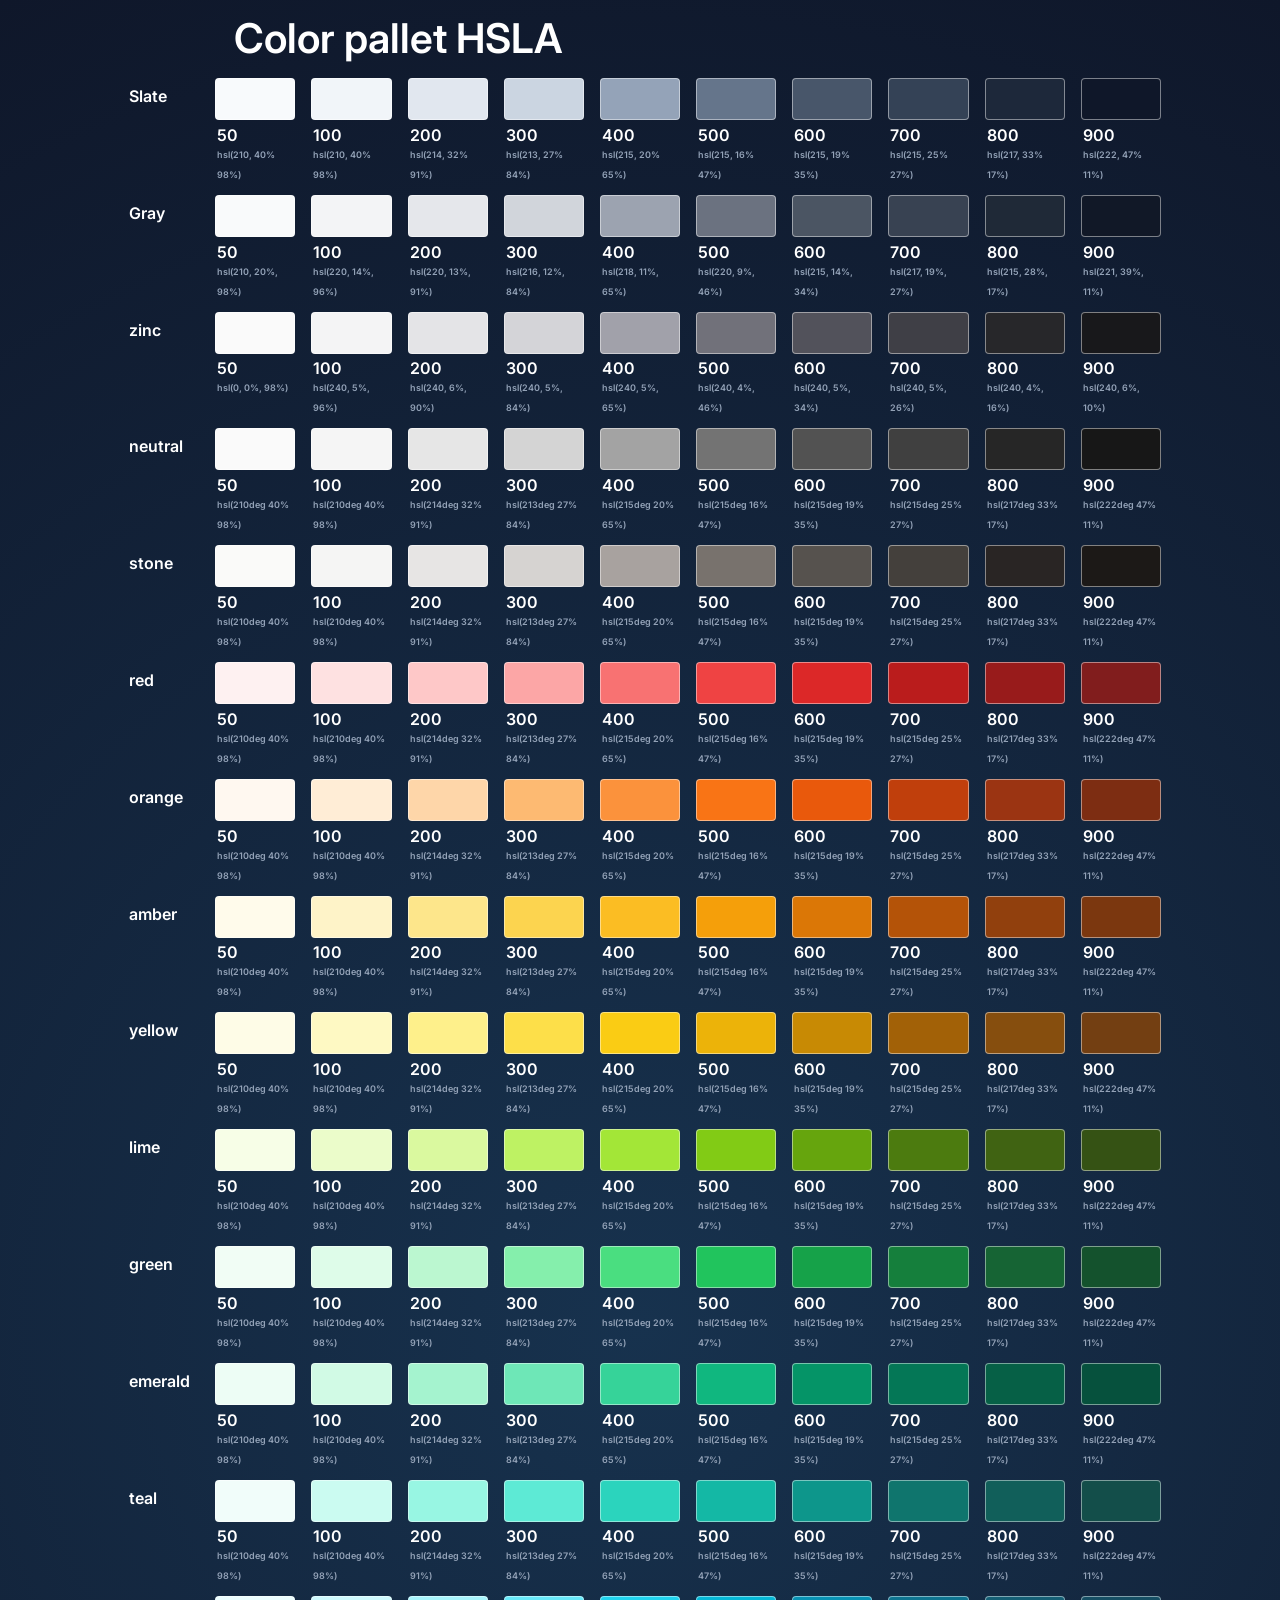
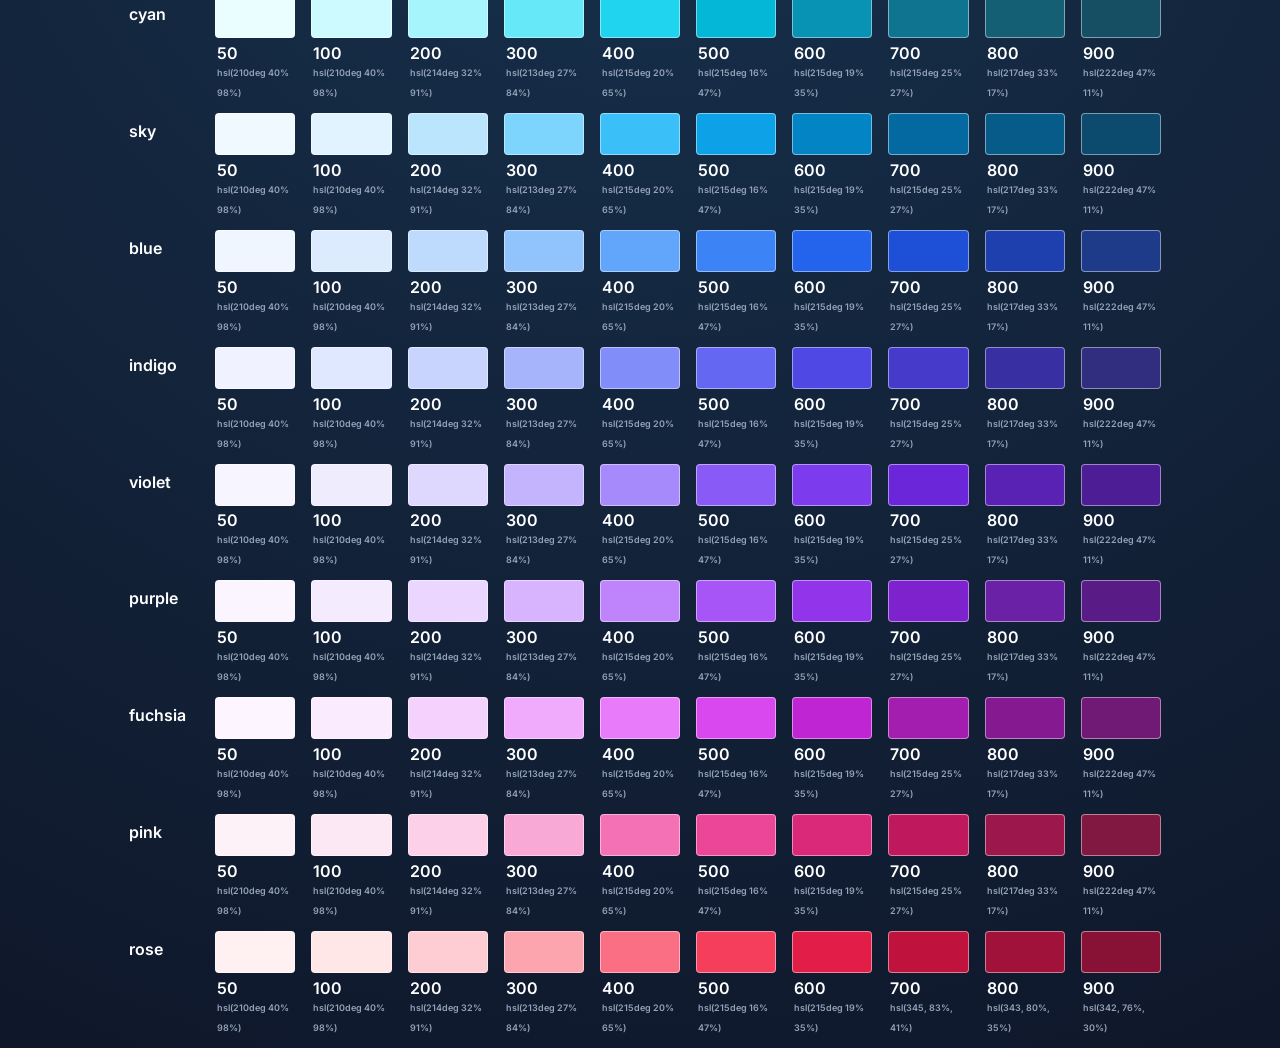
==== Lab/lab 3/index.html @ fdcb22a4 "lab 3" ====
<!DOCTYPE html>
<html lang="en">

<head>
    <meta charset="UTF-8">
    <meta http-equiv="X-UA-Compatible" content="IE=edge">
    <meta name="viewport" content="width=device-width, initial-scale=1.0">
    <title>Color pallet HSLA</title>
    <link rel="stylesheet" href="styles.css">
</head>

<body class="white">


    <main class="container">
        <div class="title">Color pallet HSLA</div>


        <div class="row grid  grid-col-11 gaps  ">
            <section class="grid first ">Slate</section>
            <section>
                <section class="color slate-50"></section>
                <section class="details">
                    <div class="width-100 white">50</div>
                    <div class="width-100 fade small"> hsl(210, 40% 98%)</div>
                </section>
            </section>
            <section>
                <section class="color slate-100"></section>
                <section class="details">
                    <div class="width-100 white">100</div>
                    <div class="width-100 fade small"> hsl(210, 40% 98%)</div>
                </section>
            </section>
            <section>
                <section class="color slate-200"></section>
                <section class="details">
                    <div class="width-100 white">200</div>
                    <div class="width-100 fade small"> hsl(214, 32% 91%)</div>
                </section>
            </section>
            <section>
                <section class="color slate-300"></section>
                <section class="details">
                    <div class="width-100 white">300</div>
                    <div class="width-100 fade small"> hsl(213, 27% 84%)</div>
                </section>
            </section>

            <section>
                <section class="color slate-400"></section>
                <section class="details">
                    <div class="width-100 white">400</div>
                    <div class="width-100 fade small"> hsl(215, 20% 65%)</div>
                </section>
            </section>

            <section>
                <section class="color slate-500"></section>
                <section class="details">
                    <div class="width-100 white">500</div>
                    <div class="width-100 fade small">hsl(215, 16% 47%) </div>
                </section>
            </section>

            <section>
                <section class="color slate-600"></section>
                <section class="details">
                    <div class="width-100 white">600</div>
                    <div class="width-100 fade small"> hsl(215, 19% 35%)</div>
                </section>
            </section>

            <section>
                <section class="color slate-700"></section>
                <section class="details">
                    <div class="width-100 white">700</div>
                    <div class="width-100 fade small">hsl(215, 25% 27%) </div>
                </section>
            </section>

            <section>
                <section class="color slate-800"></section>
                <section class="details">
                    <div class="width-100 white">800</div>
                    <div class="width-100 fade small">hsl(217, 33% 17%) </div>
                </section>
            </section>

            <section>
                <section class="color slate-900"></section>
                <section class="details">
                    <div class="width-100 white">900</div>
                    <div class="width-100 fade small"> hsl(222, 47% 11%)</div>
                </section>
            </section>





        </div>
        <div class="row grid  grid-col-11 gaps  ">
            <section class="grid first ">Gray</section>
            <section>
                <section class="color gray-50"></section>
                <section class="details">
                    <div class="width-100 white">50</div>
                    <div class="width-100 fade small">hsl(210, 20%, 98%)</div>
                </section>
            </section>
            <section>
                <section class="color gray-100"></section>
                <section class="details">
                    <div class="width-100 white">100</div>
                    <div class="width-100 fade small"> hsl(220, 14%, 96%)</div>
                </section>
            </section>
            <section>
                <section class="color gray-200"></section>
                <section class="details">
                    <div class="width-100 white">200</div>
                    <div class="width-100 fade small"> hsl(220, 13%, 91%)</div>
                </section>
            </section>
            <section>
                <section class="color gray-300"></section>
                <section class="details">
                    <div class="width-100 white">300</div>
                    <div class="width-100 fade small"> hsl(216, 12%, 84%)</div>
                </section>
            </section>

            <section>
                <section class="color gray-400"></section>
                <section class="details">
                    <div class="width-100 white">400</div>
                    <div class="width-100 fade small"> hsl(218, 11%, 65%)</div>
                </section>
            </section>

            <section>
                <section class="color gray-500"></section>
                <section class="details">
                    <div class="width-100 white">500</div>
                    <div class="width-100 fade small">hsl(220, 9%, 46%) </div>
                </section>
            </section>

            <section>
                <section class="color gray-600"></section>
                <section class="details">
                    <div class="width-100 white">600</div>
                    <div class="width-100 fade small"> hsl(215, 14%, 34%)</div>
                </section>
            </section>

            <section>
                <section class="color gray-700"></section>
                <section class="details">
                    <div class="width-100 white">700</div>
                    <div class="width-100 fade small">hsl(217, 19%, 27%) </div>
                </section>
            </section>

            <section>
                <section class="color gray-800"></section>
                <section class="details">
                    <div class="width-100 white">800</div>
                    <div class="width-100 fade small">hsl(215, 28%, 17%) </div>
                </section>
            </section>

            <section>
                <section class="color gray-900"></section>
                <section class="details">
                    <div class="width-100 white">900</div>
                    <div class="width-100 fade small"> hsl(221, 39%, 11%)</div>
                </section>
            </section>





        </div>
        <div class="row grid  grid-col-11 gaps  ">
            <section class="grid first ">zinc</section>
            <section>
                <section class="color zinc-50"></section>
                <section class="details">
                    <div class="width-100 white">50</div>
                    <div class="width-100 fade small">hsl(0, 0%, 98%)</div>
                </section>
            </section>
            <section>
                <section class="color zinc-100"></section>
                <section class="details">
                    <div class="width-100 white">100</div>
                    <div class="width-100 fade small"> hsl(240, 5%, 96%)</div>
                </section>
            </section>
            <section>
                <section class="color zinc-200"></section>
                <section class="details">
                    <div class="width-100 white">200</div>
                    <div class="width-100 fade small"> hsl(240, 6%, 90%)</div>
                </section>
            </section>
            <section>
                <section class="color zinc-300"></section>
                <section class="details">
                    <div class="width-100 white">300</div>
                    <div class="width-100 fade small"> hsl(240, 5%, 84%)</div>
                </section>
            </section>

            <section>
                <section class="color zinc-400"></section>
                <section class="details">
                    <div class="width-100 white">400</div>
                    <div class="width-100 fade small">hsl(240, 5%, 65%)</div>
                </section>
            </section>

            <section>
                <section class="color zinc-500"></section>
                <section class="details">
                    <div class="width-100 white">500</div>
                    <div class="width-100 fade small">hsl(240, 4%, 46%) </div>
                </section>
            </section>

            <section>
                <section class="color zinc-600"></section>
                <section class="details">
                    <div class="width-100 white">600</div>
                    <div class="width-100 fade small"> hsl(240, 5%, 34%)</div>
                </section>
            </section>

            <section>
                <section class="color zinc-700"></section>
                <section class="details">
                    <div class="width-100 white">700</div>
                    <div class="width-100 fade small">hsl(240, 5%, 26%)</div>
                </section>
            </section>

            <section>
                <section class="color zinc-800"></section>
                <section class="details">
                    <div class="width-100 white">800</div>
                    <div class="width-100 fade small">hsl(240, 4%, 16%)</div>
                </section>
            </section>

            <section>
                <section class="color zinc-900"></section>
                <section class="details">
                    <div class="width-100 white">900</div>
                    <div class="width-100 fade small"> hsl(240, 6%, 10%)</div>
                </section>
            </section>





        </div>
        <!-- here -->
        <div class="row grid  grid-col-11 gaps  ">
            <section class="grid first ">neutral</section>
            <section>
                <section class="color neutral-50"></section>
                <section class="details">
                    <div class="width-100 white">50</div>
                    <div class="width-100 fade small"> hsl(210deg 40% 98%)</div>
                </section>
            </section>
            <section>
                <section class="color neutral-100"></section>
                <section class="details">
                    <div class="width-100 white">100</div>
                    <div class="width-100 fade small"> hsl(210deg 40% 98%)</div>
                </section>
            </section>
            <section>
                <section class="color neutral-200"></section>
                <section class="details">
                    <div class="width-100 white">200</div>
                    <div class="width-100 fade small"> hsl(214deg 32% 91%)</div>
                </section>
            </section>
            <section>
                <section class="color neutral-300"></section>
                <section class="details">
                    <div class="width-100 white">300</div>
                    <div class="width-100 fade small"> hsl(213deg 27% 84%)</div>
                </section>
            </section>

            <section>
                <section class="color neutral-400"></section>
                <section class="details">
                    <div class="width-100 white">400</div>
                    <div class="width-100 fade small"> hsl(215deg 20% 65%)</div>
                </section>
            </section>

            <section>
                <section class="color neutral-500"></section>
                <section class="details">
                    <div class="width-100 white">500</div>
                    <div class="width-100 fade small">hsl(215deg 16% 47%) </div>
                </section>
            </section>

            <section>
                <section class="color neutral-600"></section>
                <section class="details">
                    <div class="width-100 white">600</div>
                    <div class="width-100 fade small"> hsl(215deg 19% 35%)</div>
                </section>
            </section>

            <section>
                <section class="color neutral-700"></section>
                <section class="details">
                    <div class="width-100 white">700</div>
                    <div class="width-100 fade small">hsl(215deg 25% 27%) </div>
                </section>
            </section>

            <section>
                <section class="color neutral-800"></section>
                <section class="details">
                    <div class="width-100 white">800</div>
                    <div class="width-100 fade small">hsl(217deg 33% 17%) </div>
                </section>
            </section>

            <section>
                <section class="color neutral-900"></section>
                <section class="details">
                    <div class="width-100 white">900</div>
                    <div class="width-100 fade small"> hsl(222deg 47% 11%)</div>
                </section>
            </section>





        </div>
        <div class="row grid  grid-col-11 gaps  ">
            <section class="grid first ">stone</section>
            <section>
                <section class="color stone-50"></section>
                <section class="details">
                    <div class="width-100 white">50</div>
                    <div class="width-100 fade small"> hsl(210deg 40% 98%)</div>
                </section>
            </section>
            <section>
                <section class="color stone-100"></section>
                <section class="details">
                    <div class="width-100 white">100</div>
                    <div class="width-100 fade small"> hsl(210deg 40% 98%)</div>
                </section>
            </section>
            <section>
                <section class="color stone-200"></section>
                <section class="details">
                    <div class="width-100 white">200</div>
                    <div class="width-100 fade small"> hsl(214deg 32% 91%)</div>
                </section>
            </section>
            <section>
                <section class="color stone-300"></section>
                <section class="details">
                    <div class="width-100 white">300</div>
                    <div class="width-100 fade small"> hsl(213deg 27% 84%)</div>
                </section>
            </section>

            <section>
                <section class="color stone-400"></section>
                <section class="details">
                    <div class="width-100 white">400</div>
                    <div class="width-100 fade small"> hsl(215deg 20% 65%)</div>
                </section>
            </section>

            <section>
                <section class="color stone-500"></section>
                <section class="details">
                    <div class="width-100 white">500</div>
                    <div class="width-100 fade small">hsl(215deg 16% 47%) </div>
                </section>
            </section>

            <section>
                <section class="color stone-600"></section>
                <section class="details">
                    <div class="width-100 white">600</div>
                    <div class="width-100 fade small"> hsl(215deg 19% 35%)</div>
                </section>
            </section>

            <section>
                <section class="color stone-700"></section>
                <section class="details">
                    <div class="width-100 white">700</div>
                    <div class="width-100 fade small">hsl(215deg 25% 27%) </div>
                </section>
            </section>

            <section>
                <section class="color stone-800"></section>
                <section class="details">
                    <div class="width-100 white">800</div>
                    <div class="width-100 fade small">hsl(217deg 33% 17%) </div>
                </section>
            </section>

            <section>
                <section class="color stone-900"></section>
                <section class="details">
                    <div class="width-100 white">900</div>
                    <div class="width-100 fade small"> hsl(222deg 47% 11%)</div>
                </section>
            </section>





        </div>
        <div class="row grid  grid-col-11 gaps  ">
            <section class="grid first ">red</section>
            <section>
                <section class="color red-50"></section>
                <section class="details">
                    <div class="width-100 white">50</div>
                    <div class="width-100 fade small"> hsl(210deg 40% 98%)</div>
                </section>
            </section>
            <section>
                <section class="color red-100"></section>
                <section class="details">
                    <div class="width-100 white">100</div>
                    <div class="width-100 fade small"> hsl(210deg 40% 98%)</div>
                </section>
            </section>
            <section>
                <section class="color red-200"></section>
                <section class="details">
                    <div class="width-100 white">200</div>
                    <div class="width-100 fade small"> hsl(214deg 32% 91%)</div>
                </section>
            </section>
            <section>
                <section class="color red-300"></section>
                <section class="details">
                    <div class="width-100 white">300</div>
                    <div class="width-100 fade small"> hsl(213deg 27% 84%)</div>
                </section>
            </section>

            <section>
                <section class="color red-400"></section>
                <section class="details">
                    <div class="width-100 white">400</div>
                    <div class="width-100 fade small"> hsl(215deg 20% 65%)</div>
                </section>
            </section>

            <section>
                <section class="color red-500"></section>
                <section class="details">
                    <div class="width-100 white">500</div>
                    <div class="width-100 fade small">hsl(215deg 16% 47%) </div>
                </section>
            </section>

            <section>
                <section class="color red-600"></section>
                <section class="details">
                    <div class="width-100 white">600</div>
                    <div class="width-100 fade small"> hsl(215deg 19% 35%)</div>
                </section>
            </section>

            <section>
                <section class="color red-700"></section>
                <section class="details">
                    <div class="width-100 white">700</div>
                    <div class="width-100 fade small">hsl(215deg 25% 27%) </div>
                </section>
            </section>

            <section>
                <section class="color red-800"></section>
                <section class="details">
                    <div class="width-100 white">800</div>
                    <div class="width-100 fade small">hsl(217deg 33% 17%) </div>
                </section>
            </section>

            <section>
                <section class="color red-900"></section>
                <section class="details">
                    <div class="width-100 white">900</div>
                    <div class="width-100 fade small"> hsl(222deg 47% 11%)</div>
                </section>
            </section>





        </div>
        <div class="row grid  grid-col-11 gaps  ">
            <section class="grid first ">orange</section>
            <section>
                <section class="color orange-50"></section>
                <section class="details">
                    <div class="width-100 white">50</div>
                    <div class="width-100 fade small"> hsl(210deg 40% 98%)</div>
                </section>
            </section>
            <section>
                <section class="color orange-100"></section>
                <section class="details">
                    <div class="width-100 white">100</div>
                    <div class="width-100 fade small"> hsl(210deg 40% 98%)</div>
                </section>
            </section>
            <section>
                <section class="color orange-200"></section>
                <section class="details">
                    <div class="width-100 white">200</div>
                    <div class="width-100 fade small"> hsl(214deg 32% 91%)</div>
                </section>
            </section>
            <section>
                <section class="color orange-300"></section>
                <section class="details">
                    <div class="width-100 white">300</div>
                    <div class="width-100 fade small"> hsl(213deg 27% 84%)</div>
                </section>
            </section>

            <section>
                <section class="color orange-400"></section>
                <section class="details">
                    <div class="width-100 white">400</div>
                    <div class="width-100 fade small"> hsl(215deg 20% 65%)</div>
                </section>
            </section>

            <section>
                <section class="color orange-500"></section>
                <section class="details">
                    <div class="width-100 white">500</div>
                    <div class="width-100 fade small">hsl(215deg 16% 47%) </div>
                </section>
            </section>

            <section>
                <section class="color orange-600"></section>
                <section class="details">
                    <div class="width-100 white">600</div>
                    <div class="width-100 fade small"> hsl(215deg 19% 35%)</div>
                </section>
            </section>

            <section>
                <section class="color orange-700"></section>
                <section class="details">
                    <div class="width-100 white">700</div>
                    <div class="width-100 fade small">hsl(215deg 25% 27%) </div>
                </section>
            </section>

            <section>
                <section class="color orange-800"></section>
                <section class="details">
                    <div class="width-100 white">800</div>
                    <div class="width-100 fade small">hsl(217deg 33% 17%) </div>
                </section>
            </section>

            <section>
                <section class="color orange-900"></section>
                <section class="details">
                    <div class="width-100 white">900</div>
                    <div class="width-100 fade small"> hsl(222deg 47% 11%)</div>
                </section>
            </section>





        </div>
        <div class="row grid  grid-col-11 gaps  ">
            <section class="grid first ">amber</section>
            <section>
                <section class="color amber-50"></section>
                <section class="details">
                    <div class="width-100 white">50</div>
                    <div class="width-100 fade small"> hsl(210deg 40% 98%)</div>
                </section>
            </section>
            <section>
                <section class="color amber-100"></section>
                <section class="details">
                    <div class="width-100 white">100</div>
                    <div class="width-100 fade small"> hsl(210deg 40% 98%)</div>
                </section>
            </section>
            <section>
                <section class="color amber-200"></section>
                <section class="details">
                    <div class="width-100 white">200</div>
                    <div class="width-100 fade small"> hsl(214deg 32% 91%)</div>
                </section>
            </section>
            <section>
                <section class="color amber-300"></section>
                <section class="details">
                    <div class="width-100 white">300</div>
                    <div class="width-100 fade small"> hsl(213deg 27% 84%)</div>
                </section>
            </section>

            <section>
                <section class="color amber-400"></section>
                <section class="details">
                    <div class="width-100 white">400</div>
                    <div class="width-100 fade small"> hsl(215deg 20% 65%)</div>
                </section>
            </section>

            <section>
                <section class="color amber-500"></section>
                <section class="details">
                    <div class="width-100 white">500</div>
                    <div class="width-100 fade small">hsl(215deg 16% 47%) </div>
                </section>
            </section>

            <section>
                <section class="color amber-600"></section>
                <section class="details">
                    <div class="width-100 white">600</div>
                    <div class="width-100 fade small"> hsl(215deg 19% 35%)</div>
                </section>
            </section>

            <section>
                <section class="color amber-700"></section>
                <section class="details">
                    <div class="width-100 white">700</div>
                    <div class="width-100 fade small">hsl(215deg 25% 27%) </div>
                </section>
            </section>

            <section>
                <section class="color amber-800"></section>
                <section class="details">
                    <div class="width-100 white">800</div>
                    <div class="width-100 fade small">hsl(217deg 33% 17%) </div>
                </section>
            </section>

            <section>
                <section class="color amber-900"></section>
                <section class="details">
                    <div class="width-100 white">900</div>
                    <div class="width-100 fade small"> hsl(222deg 47% 11%)</div>
                </section>
            </section>





        </div>
        <div class="row grid  grid-col-11 gaps  ">
            <section class="grid first ">yellow</section>
            <section>
                <section class="color yellow-50"></section>
                <section class="details">
                    <div class="width-100 white">50</div>
                    <div class="width-100 fade small"> hsl(210deg 40% 98%)</div>
                </section>
            </section>
            <section>
                <section class="color yellow-100"></section>
                <section class="details">
                    <div class="width-100 white">100</div>
                    <div class="width-100 fade small"> hsl(210deg 40% 98%)</div>
                </section>
            </section>
            <section>
                <section class="color yellow-200"></section>
                <section class="details">
                    <div class="width-100 white">200</div>
                    <div class="width-100 fade small"> hsl(214deg 32% 91%)</div>
                </section>
            </section>
            <section>
                <section class="color yellow-300"></section>
                <section class="details">
                    <div class="width-100 white">300</div>
                    <div class="width-100 fade small"> hsl(213deg 27% 84%)</div>
                </section>
            </section>

            <section>
                <section class="color yellow-400"></section>
                <section class="details">
                    <div class="width-100 white">400</div>
                    <div class="width-100 fade small"> hsl(215deg 20% 65%)</div>
                </section>
            </section>

            <section>
                <section class="color yellow-500"></section>
                <section class="details">
                    <div class="width-100 white">500</div>
                    <div class="width-100 fade small">hsl(215deg 16% 47%) </div>
                </section>
            </section>

            <section>
                <section class="color yellow-600"></section>
                <section class="details">
                    <div class="width-100 white">600</div>
                    <div class="width-100 fade small"> hsl(215deg 19% 35%)</div>
                </section>
            </section>

            <section>
                <section class="color yellow-700"></section>
                <section class="details">
                    <div class="width-100 white">700</div>
                    <div class="width-100 fade small">hsl(215deg 25% 27%) </div>
                </section>
            </section>

            <section>
                <section class="color yellow-800"></section>
                <section class="details">
                    <div class="width-100 white">800</div>
                    <div class="width-100 fade small">hsl(217deg 33% 17%) </div>
                </section>
            </section>

            <section>
                <section class="color yellow-900"></section>
                <section class="details">
                    <div class="width-100 white">900</div>
                    <div class="width-100 fade small"> hsl(222deg 47% 11%)</div>
                </section>
            </section>





        </div>
        <div class="row grid  grid-col-11 gaps  ">
            <section class="grid first ">lime</section>
            <section>
                <section class="color lime-50"></section>
                <section class="details">
                    <div class="width-100 white">50</div>
                    <div class="width-100 fade small"> hsl(210deg 40% 98%)</div>
                </section>
            </section>
            <section>
                <section class="color lime-100"></section>
                <section class="details">
                    <div class="width-100 white">100</div>
                    <div class="width-100 fade small"> hsl(210deg 40% 98%)</div>
                </section>
            </section>
            <section>
                <section class="color lime-200"></section>
                <section class="details">
                    <div class="width-100 white">200</div>
                    <div class="width-100 fade small"> hsl(214deg 32% 91%)</div>
                </section>
            </section>
            <section>
                <section class="color lime-300"></section>
                <section class="details">
                    <div class="width-100 white">300</div>
                    <div class="width-100 fade small"> hsl(213deg 27% 84%)</div>
                </section>
            </section>

            <section>
                <section class="color lime-400"></section>
                <section class="details">
                    <div class="width-100 white">400</div>
                    <div class="width-100 fade small"> hsl(215deg 20% 65%)</div>
                </section>
            </section>

            <section>
                <section class="color lime-500"></section>
                <section class="details">
                    <div class="width-100 white">500</div>
                    <div class="width-100 fade small">hsl(215deg 16% 47%) </div>
                </section>
            </section>

            <section>
                <section class="color lime-600"></section>
                <section class="details">
                    <div class="width-100 white">600</div>
                    <div class="width-100 fade small"> hsl(215deg 19% 35%)</div>
                </section>
            </section>

            <section>
                <section class="color lime-700"></section>
                <section class="details">
                    <div class="width-100 white">700</div>
                    <div class="width-100 fade small">hsl(215deg 25% 27%) </div>
                </section>
            </section>

            <section>
                <section class="color lime-800"></section>
                <section class="details">
                    <div class="width-100 white">800</div>
                    <div class="width-100 fade small">hsl(217deg 33% 17%) </div>
                </section>
            </section>

            <section>
                <section class="color lime-900"></section>
                <section class="details">
                    <div class="width-100 white">900</div>
                    <div class="width-100 fade small"> hsl(222deg 47% 11%)</div>
                </section>
            </section>





        </div>
        <div class="row grid  grid-col-11 gaps  ">
            <section class="grid first ">green</section>
            <section>
                <section class="color green-50"></section>
                <section class="details">
                    <div class="width-100 white">50</div>
                    <div class="width-100 fade small"> hsl(210deg 40% 98%)</div>
                </section>
            </section>
            <section>
                <section class="color green-100"></section>
                <section class="details">
                    <div class="width-100 white">100</div>
                    <div class="width-100 fade small"> hsl(210deg 40% 98%)</div>
                </section>
            </section>
            <section>
                <section class="color green-200"></section>
                <section class="details">
                    <div class="width-100 white">200</div>
                    <div class="width-100 fade small"> hsl(214deg 32% 91%)</div>
                </section>
            </section>
            <section>
                <section class="color green-300"></section>
                <section class="details">
                    <div class="width-100 white">300</div>
                    <div class="width-100 fade small"> hsl(213deg 27% 84%)</div>
                </section>
            </section>

            <section>
                <section class="color green-400"></section>
                <section class="details">
                    <div class="width-100 white">400</div>
                    <div class="width-100 fade small"> hsl(215deg 20% 65%)</div>
                </section>
            </section>

            <section>
                <section class="color green-500"></section>
                <section class="details">
                    <div class="width-100 white">500</div>
                    <div class="width-100 fade small">hsl(215deg 16% 47%) </div>
                </section>
            </section>

            <section>
                <section class="color green-600"></section>
                <section class="details">
                    <div class="width-100 white">600</div>
                    <div class="width-100 fade small"> hsl(215deg 19% 35%)</div>
                </section>
            </section>

            <section>
                <section class="color green-700"></section>
                <section class="details">
                    <div class="width-100 white">700</div>
                    <div class="width-100 fade small">hsl(215deg 25% 27%) </div>
                </section>
            </section>

            <section>
                <section class="color green-800"></section>
                <section class="details">
                    <div class="width-100 white">800</div>
                    <div class="width-100 fade small">hsl(217deg 33% 17%) </div>
                </section>
            </section>

            <section>
                <section class="color green-900"></section>
                <section class="details">
                    <div class="width-100 white">900</div>
                    <div class="width-100 fade small"> hsl(222deg 47% 11%)</div>
                </section>
            </section>





        </div>
        <div class="row grid  grid-col-11 gaps  ">
            <section class="grid first ">emerald</section>
            <section>
                <section class="color emerald-50"></section>
                <section class="details">
                    <div class="width-100 white">50</div>
                    <div class="width-100 fade small"> hsl(210deg 40% 98%)</div>
                </section>
            </section>
            <section>
                <section class="color emerald-100"></section>
                <section class="details">
                    <div class="width-100 white">100</div>
                    <div class="width-100 fade small"> hsl(210deg 40% 98%)</div>
                </section>
            </section>
            <section>
                <section class="color emerald-200"></section>
                <section class="details">
                    <div class="width-100 white">200</div>
                    <div class="width-100 fade small"> hsl(214deg 32% 91%)</div>
                </section>
            </section>
            <section>
                <section class="color emerald-300"></section>
                <section class="details">
                    <div class="width-100 white">300</div>
                    <div class="width-100 fade small"> hsl(213deg 27% 84%)</div>
                </section>
            </section>

            <section>
                <section class="color emerald-400"></section>
                <section class="details">
                    <div class="width-100 white">400</div>
                    <div class="width-100 fade small"> hsl(215deg 20% 65%)</div>
                </section>
            </section>

            <section>
                <section class="color emerald-500"></section>
                <section class="details">
                    <div class="width-100 white">500</div>
                    <div class="width-100 fade small">hsl(215deg 16% 47%) </div>
                </section>
            </section>

            <section>
                <section class="color emerald-600"></section>
                <section class="details">
                    <div class="width-100 white">600</div>
                    <div class="width-100 fade small"> hsl(215deg 19% 35%)</div>
                </section>
            </section>

            <section>
                <section class="color emerald-700"></section>
                <section class="details">
                    <div class="width-100 white">700</div>
                    <div class="width-100 fade small">hsl(215deg 25% 27%) </div>
                </section>
            </section>

            <section>
                <section class="color emerald-800"></section>
                <section class="details">
                    <div class="width-100 white">800</div>
                    <div class="width-100 fade small">hsl(217deg 33% 17%) </div>
                </section>
            </section>

            <section>
                <section class="color emerald-900"></section>
                <section class="details">
                    <div class="width-100 white">900</div>
                    <div class="width-100 fade small"> hsl(222deg 47% 11%)</div>
                </section>
            </section>





        </div>
        <div class="row grid  grid-col-11 gaps  ">
            <section class="grid first ">teal</section>
            <section>
                <section class="color teal-50"></section>
                <section class="details">
                    <div class="width-100 white">50</div>
                    <div class="width-100 fade small"> hsl(210deg 40% 98%)</div>
                </section>
            </section>
            <section>
                <section class="color teal-100"></section>
                <section class="details">
                    <div class="width-100 white">100</div>
                    <div class="width-100 fade small"> hsl(210deg 40% 98%)</div>
                </section>
            </section>
            <section>
                <section class="color teal-200"></section>
                <section class="details">
                    <div class="width-100 white">200</div>
                    <div class="width-100 fade small"> hsl(214deg 32% 91%)</div>
                </section>
            </section>
            <section>
                <section class="color teal-300"></section>
                <section class="details">
                    <div class="width-100 white">300</div>
                    <div class="width-100 fade small"> hsl(213deg 27% 84%)</div>
                </section>
            </section>

            <section>
                <section class="color teal-400"></section>
                <section class="details">
                    <div class="width-100 white">400</div>
                    <div class="width-100 fade small"> hsl(215deg 20% 65%)</div>
                </section>
            </section>

            <section>
                <section class="color teal-500"></section>
                <section class="details">
                    <div class="width-100 white">500</div>
                    <div class="width-100 fade small">hsl(215deg 16% 47%) </div>
                </section>
            </section>

            <section>
                <section class="color teal-600"></section>
                <section class="details">
                    <div class="width-100 white">600</div>
                    <div class="width-100 fade small"> hsl(215deg 19% 35%)</div>
                </section>
            </section>

            <section>
                <section class="color teal-700"></section>
                <section class="details">
                    <div class="width-100 white">700</div>
                    <div class="width-100 fade small">hsl(215deg 25% 27%) </div>
                </section>
            </section>

            <section>
                <section class="color teal-800"></section>
                <section class="details">
                    <div class="width-100 white">800</div>
                    <div class="width-100 fade small">hsl(217deg 33% 17%) </div>
                </section>
            </section>

            <section>
                <section class="color teal-900"></section>
                <section class="details">
                    <div class="width-100 white">900</div>
                    <div class="width-100 fade small"> hsl(222deg 47% 11%)</div>
                </section>
            </section>





        </div>
        <div class="row grid  grid-col-11 gaps  ">
            <section class="grid first ">cyan</section>
            <section>
                <section class="color cyan-50"></section>
                <section class="details">
                    <div class="width-100 white">50</div>
                    <div class="width-100 fade small"> hsl(210deg 40% 98%)</div>
                </section>
            </section>
            <section>
                <section class="color cyan-100"></section>
                <section class="details">
                    <div class="width-100 white">100</div>
                    <div class="width-100 fade small"> hsl(210deg 40% 98%)</div>
                </section>
            </section>
            <section>
                <section class="color cyan-200"></section>
                <section class="details">
                    <div class="width-100 white">200</div>
                    <div class="width-100 fade small"> hsl(214deg 32% 91%)</div>
                </section>
            </section>
            <section>
                <section class="color cyan-300"></section>
                <section class="details">
                    <div class="width-100 white">300</div>
                    <div class="width-100 fade small"> hsl(213deg 27% 84%)</div>
                </section>
            </section>

            <section>
                <section class="color cyan-400"></section>
                <section class="details">
                    <div class="width-100 white">400</div>
                    <div class="width-100 fade small"> hsl(215deg 20% 65%)</div>
                </section>
            </section>

            <section>
                <section class="color cyan-500"></section>
                <section class="details">
                    <div class="width-100 white">500</div>
                    <div class="width-100 fade small">hsl(215deg 16% 47%) </div>
                </section>
            </section>

            <section>
                <section class="color cyan-600"></section>
                <section class="details">
                    <div class="width-100 white">600</div>
                    <div class="width-100 fade small"> hsl(215deg 19% 35%)</div>
                </section>
            </section>

            <section>
                <section class="color cyan-700"></section>
                <section class="details">
                    <div class="width-100 white">700</div>
                    <div class="width-100 fade small">hsl(215deg 25% 27%) </div>
                </section>
            </section>

            <section>
                <section class="color cyan-800"></section>
                <section class="details">
                    <div class="width-100 white">800</div>
                    <div class="width-100 fade small">hsl(217deg 33% 17%) </div>
                </section>
            </section>

            <section>
                <section class="color cyan-900"></section>
                <section class="details">
                    <div class="width-100 white">900</div>
                    <div class="width-100 fade small"> hsl(222deg 47% 11%)</div>
                </section>
            </section>





        </div>

        <div class="row grid  grid-col-11 gaps  ">
            <section class="grid first ">sky</section>
            <section>
                <section class="color sky-50"></section>
                <section class="details">
                    <div class="width-100 white">50</div>
                    <div class="width-100 fade small"> hsl(210deg 40% 98%)</div>
                </section>
            </section>
            <section>
                <section class="color sky-100"></section>
                <section class="details">
                    <div class="width-100 white">100</div>
                    <div class="width-100 fade small"> hsl(210deg 40% 98%)</div>
                </section>
            </section>
            <section>
                <section class="color sky-200"></section>
                <section class="details">
                    <div class="width-100 white">200</div>
                    <div class="width-100 fade small"> hsl(214deg 32% 91%)</div>
                </section>
            </section>
            <section>
                <section class="color sky-300"></section>
                <section class="details">
                    <div class="width-100 white">300</div>
                    <div class="width-100 fade small"> hsl(213deg 27% 84%)</div>
                </section>
            </section>

            <section>
                <section class="color sky-400"></section>
                <section class="details">
                    <div class="width-100 white">400</div>
                    <div class="width-100 fade small"> hsl(215deg 20% 65%)</div>
                </section>
            </section>

            <section>
                <section class="color sky-500"></section>
                <section class="details">
                    <div class="width-100 white">500</div>
                    <div class="width-100 fade small">hsl(215deg 16% 47%) </div>
                </section>
            </section>

            <section>
                <section class="color sky-600"></section>
                <section class="details">
                    <div class="width-100 white">600</div>
                    <div class="width-100 fade small"> hsl(215deg 19% 35%)</div>
                </section>
            </section>

            <section>
                <section class="color sky-700"></section>
                <section class="details">
                    <div class="width-100 white">700</div>
                    <div class="width-100 fade small">hsl(215deg 25% 27%) </div>
                </section>
            </section>

            <section>
                <section class="color sky-800"></section>
                <section class="details">
                    <div class="width-100 white">800</div>
                    <div class="width-100 fade small">hsl(217deg 33% 17%) </div>
                </section>
            </section>

            <section>
                <section class="color sky-900"></section>
                <section class="details">
                    <div class="width-100 white">900</div>
                    <div class="width-100 fade small"> hsl(222deg 47% 11%)</div>
                </section>
            </section>





        </div>

        <div class="row grid  grid-col-11 gaps  ">
            <section class="grid first ">blue</section>
            <section>
                <section class="color blue-50"></section>
                <section class="details">
                    <div class="width-100 white">50</div>
                    <div class="width-100 fade small"> hsl(210deg 40% 98%)</div>
                </section>
            </section>
            <section>
                <section class="color blue-100"></section>
                <section class="details">
                    <div class="width-100 white">100</div>
                    <div class="width-100 fade small"> hsl(210deg 40% 98%)</div>
                </section>
            </section>
            <section>
                <section class="color blue-200"></section>
                <section class="details">
                    <div class="width-100 white">200</div>
                    <div class="width-100 fade small"> hsl(214deg 32% 91%)</div>
                </section>
            </section>
            <section>
                <section class="color blue-300"></section>
                <section class="details">
                    <div class="width-100 white">300</div>
                    <div class="width-100 fade small"> hsl(213deg 27% 84%)</div>
                </section>
            </section>

            <section>
                <section class="color blue-400"></section>
                <section class="details">
                    <div class="width-100 white">400</div>
                    <div class="width-100 fade small"> hsl(215deg 20% 65%)</div>
                </section>
            </section>

            <section>
                <section class="color blue-500"></section>
                <section class="details">
                    <div class="width-100 white">500</div>
                    <div class="width-100 fade small">hsl(215deg 16% 47%) </div>
                </section>
            </section>

            <section>
                <section class="color blue-600"></section>
                <section class="details">
                    <div class="width-100 white">600</div>
                    <div class="width-100 fade small"> hsl(215deg 19% 35%)</div>
                </section>
            </section>

            <section>
                <section class="color blue-700"></section>
                <section class="details">
                    <div class="width-100 white">700</div>
                    <div class="width-100 fade small">hsl(215deg 25% 27%) </div>
                </section>
            </section>

            <section>
                <section class="color blue-800"></section>
                <section class="details">
                    <div class="width-100 white">800</div>
                    <div class="width-100 fade small">hsl(217deg 33% 17%) </div>
                </section>
            </section>

            <section>
                <section class="color blue-900"></section>
                <section class="details">
                    <div class="width-100 white">900</div>
                    <div class="width-100 fade small"> hsl(222deg 47% 11%)</div>
                </section>
            </section>





        </div>
        <div class="row grid  grid-col-11 gaps  ">
            <section class="grid first ">indigo</section>
            <section>
                <section class="color indigo-50"></section>
                <section class="details">
                    <div class="width-100 white">50</div>
                    <div class="width-100 fade small"> hsl(210deg 40% 98%)</div>
                </section>
            </section>
            <section>
                <section class="color indigo-100"></section>
                <section class="details">
                    <div class="width-100 white">100</div>
                    <div class="width-100 fade small"> hsl(210deg 40% 98%)</div>
                </section>
            </section>
            <section>
                <section class="color indigo-200"></section>
                <section class="details">
                    <div class="width-100 white">200</div>
                    <div class="width-100 fade small"> hsl(214deg 32% 91%)</div>
                </section>
            </section>
            <section>
                <section class="color indigo-300"></section>
                <section class="details">
                    <div class="width-100 white">300</div>
                    <div class="width-100 fade small"> hsl(213deg 27% 84%)</div>
                </section>
            </section>

            <section>
                <section class="color indigo-400"></section>
                <section class="details">
                    <div class="width-100 white">400</div>
                    <div class="width-100 fade small"> hsl(215deg 20% 65%)</div>
                </section>
            </section>

            <section>
                <section class="color indigo-500"></section>
                <section class="details">
                    <div class="width-100 white">500</div>
                    <div class="width-100 fade small">hsl(215deg 16% 47%) </div>
                </section>
            </section>

            <section>
                <section class="color indigo-600"></section>
                <section class="details">
                    <div class="width-100 white">600</div>
                    <div class="width-100 fade small"> hsl(215deg 19% 35%)</div>
                </section>
            </section>

            <section>
                <section class="color indigo-700"></section>
                <section class="details">
                    <div class="width-100 white">700</div>
                    <div class="width-100 fade small">hsl(215deg 25% 27%) </div>
                </section>
            </section>

            <section>
                <section class="color indigo-800"></section>
                <section class="details">
                    <div class="width-100 white">800</div>
                    <div class="width-100 fade small">hsl(217deg 33% 17%) </div>
                </section>
            </section>

            <section>
                <section class="color indigo-900"></section>
                <section class="details">
                    <div class="width-100 white">900</div>
                    <div class="width-100 fade small"> hsl(222deg 47% 11%)</div>
                </section>
            </section>





        </div>
        <div class="row grid  grid-col-11 gaps  ">
            <section class="grid first ">violet</section>
            <section>
                <section class="color violet-50"></section>
                <section class="details">
                    <div class="width-100 white">50</div>
                    <div class="width-100 fade small"> hsl(210deg 40% 98%)</div>
                </section>
            </section>
            <section>
                <section class="color violet-100"></section>
                <section class="details">
                    <div class="width-100 white">100</div>
                    <div class="width-100 fade small"> hsl(210deg 40% 98%)</div>
                </section>
            </section>
            <section>
                <section class="color violet-200"></section>
                <section class="details">
                    <div class="width-100 white">200</div>
                    <div class="width-100 fade small"> hsl(214deg 32% 91%)</div>
                </section>
            </section>
            <section>
                <section class="color violet-300"></section>
                <section class="details">
                    <div class="width-100 white">300</div>
                    <div class="width-100 fade small"> hsl(213deg 27% 84%)</div>
                </section>
            </section>

            <section>
                <section class="color violet-400"></section>
                <section class="details">
                    <div class="width-100 white">400</div>
                    <div class="width-100 fade small"> hsl(215deg 20% 65%)</div>
                </section>
            </section>

            <section>
                <section class="color violet-500"></section>
                <section class="details">
                    <div class="width-100 white">500</div>
                    <div class="width-100 fade small">hsl(215deg 16% 47%) </div>
                </section>
            </section>

            <section>
                <section class="color violet-600"></section>
                <section class="details">
                    <div class="width-100 white">600</div>
                    <div class="width-100 fade small"> hsl(215deg 19% 35%)</div>
                </section>
            </section>

            <section>
                <section class="color violet-700"></section>
                <section class="details">
                    <div class="width-100 white">700</div>
                    <div class="width-100 fade small">hsl(215deg 25% 27%) </div>
                </section>
            </section>

            <section>
                <section class="color violet-800"></section>
                <section class="details">
                    <div class="width-100 white">800</div>
                    <div class="width-100 fade small">hsl(217deg 33% 17%) </div>
                </section>
            </section>

            <section>
                <section class="color violet-900"></section>
                <section class="details">
                    <div class="width-100 white">900</div>
                    <div class="width-100 fade small"> hsl(222deg 47% 11%)</div>
                </section>
            </section>





        </div>
        <div class="row grid  grid-col-11 gaps  ">
            <section class="grid first ">purple</section>
            <section>
                <section class="color purple-50"></section>
                <section class="details">
                    <div class="width-100 white">50</div>
                    <div class="width-100 fade small"> hsl(210deg 40% 98%)</div>
                </section>
            </section>
            <section>
                <section class="color purple-100"></section>
                <section class="details">
                    <div class="width-100 white">100</div>
                    <div class="width-100 fade small"> hsl(210deg 40% 98%)</div>
                </section>
            </section>
            <section>
                <section class="color purple-200"></section>
                <section class="details">
                    <div class="width-100 white">200</div>
                    <div class="width-100 fade small"> hsl(214deg 32% 91%)</div>
                </section>
            </section>
            <section>
                <section class="color purple-300"></section>
                <section class="details">
                    <div class="width-100 white">300</div>
                    <div class="width-100 fade small"> hsl(213deg 27% 84%)</div>
                </section>
            </section>

            <section>
                <section class="color purple-400"></section>
                <section class="details">
                    <div class="width-100 white">400</div>
                    <div class="width-100 fade small"> hsl(215deg 20% 65%)</div>
                </section>
            </section>

            <section>
                <section class="color purple-500"></section>
                <section class="details">
                    <div class="width-100 white">500</div>
                    <div class="width-100 fade small">hsl(215deg 16% 47%) </div>
                </section>
            </section>

            <section>
                <section class="color purple-600"></section>
                <section class="details">
                    <div class="width-100 white">600</div>
                    <div class="width-100 fade small"> hsl(215deg 19% 35%)</div>
                </section>
            </section>

            <section>
                <section class="color purple-700"></section>
                <section class="details">
                    <div class="width-100 white">700</div>
                    <div class="width-100 fade small">hsl(215deg 25% 27%) </div>
                </section>
            </section>

            <section>
                <section class="color purple-800"></section>
                <section class="details">
                    <div class="width-100 white">800</div>
                    <div class="width-100 fade small">hsl(217deg 33% 17%) </div>
                </section>
            </section>

            <section>
                <section class="color purple-900"></section>
                <section class="details">
                    <div class="width-100 white">900</div>
                    <div class="width-100 fade small"> hsl(222deg 47% 11%)</div>
                </section>
            </section>





        </div>
        <div class="row grid  grid-col-11 gaps  ">
            <section class="grid first ">fuchsia</section>
            <section>
                <section class="color fuchsia-50"></section>
                <section class="details">
                    <div class="width-100 white">50</div>
                    <div class="width-100 fade small"> hsl(210deg 40% 98%)</div>
                </section>
            </section>
            <section>
                <section class="color fuchsia-100"></section>
                <section class="details">
                    <div class="width-100 white">100</div>
                    <div class="width-100 fade small"> hsl(210deg 40% 98%)</div>
                </section>
            </section>
            <section>
                <section class="color fuchsia-200"></section>
                <section class="details">
                    <div class="width-100 white">200</div>
                    <div class="width-100 fade small"> hsl(214deg 32% 91%)</div>
                </section>
            </section>
            <section>
                <section class="color fuchsia-300"></section>
                <section class="details">
                    <div class="width-100 white">300</div>
                    <div class="width-100 fade small"> hsl(213deg 27% 84%)</div>
                </section>
            </section>

            <section>
                <section class="color fuchsia-400"></section>
                <section class="details">
                    <div class="width-100 white">400</div>
                    <div class="width-100 fade small"> hsl(215deg 20% 65%)</div>
                </section>
            </section>

            <section>
                <section class="color fuchsia-500"></section>
                <section class="details">
                    <div class="width-100 white">500</div>
                    <div class="width-100 fade small">hsl(215deg 16% 47%) </div>
                </section>
            </section>

            <section>
                <section class="color fuchsia-600"></section>
                <section class="details">
                    <div class="width-100 white">600</div>
                    <div class="width-100 fade small"> hsl(215deg 19% 35%)</div>
                </section>
            </section>

            <section>
                <section class="color fuchsia-700"></section>
                <section class="details">
                    <div class="width-100 white">700</div>
                    <div class="width-100 fade small">hsl(215deg 25% 27%) </div>
                </section>
            </section>

            <section>
                <section class="color fuchsia-800"></section>
                <section class="details">
                    <div class="width-100 white">800</div>
                    <div class="width-100 fade small">hsl(217deg 33% 17%) </div>
                </section>
            </section>

            <section>
                <section class="color fuchsia-900"></section>
                <section class="details">
                    <div class="width-100 white">900</div>
                    <div class="width-100 fade small"> hsl(222deg 47% 11%)</div>
                </section>
            </section>





        </div>
        <div class="row grid  grid-col-11 gaps  ">
            <section class="grid first ">pink</section>
            <section>
                <section class="color pink-50"></section>
                <section class="details">
                    <div class="width-100 white">50</div>
                    <div class="width-100 fade small"> hsl(210deg 40% 98%)</div>
                </section>
            </section>
            <section>
                <section class="color pink-100"></section>
                <section class="details">
                    <div class="width-100 white">100</div>
                    <div class="width-100 fade small"> hsl(210deg 40% 98%)</div>
                </section>
            </section>
            <section>
                <section class="color pink-200"></section>
                <section class="details">
                    <div class="width-100 white">200</div>
                    <div class="width-100 fade small"> hsl(214deg 32% 91%)</div>
                </section>
            </section>
            <section>
                <section class="color pink-300"></section>
                <section class="details">
                    <div class="width-100 white">300</div>
                    <div class="width-100 fade small"> hsl(213deg 27% 84%)</div>
                </section>
            </section>

            <section>
                <section class="color pink-400"></section>
                <section class="details">
                    <div class="width-100 white">400</div>
                    <div class="width-100 fade small"> hsl(215deg 20% 65%)</div>
                </section>
            </section>

            <section>
                <section class="color pink-500"></section>
                <section class="details">
                    <div class="width-100 white">500</div>
                    <div class="width-100 fade small">hsl(215deg 16% 47%) </div>
                </section>
            </section>

            <section>
                <section class="color pink-600"></section>
                <section class="details">
                    <div class="width-100 white">600</div>
                    <div class="width-100 fade small"> hsl(215deg 19% 35%)</div>
                </section>
            </section>

            <section>
                <section class="color pink-700"></section>
                <section class="details">
                    <div class="width-100 white">700</div>
                    <div class="width-100 fade small">hsl(215deg 25% 27%) </div>
                </section>
            </section>

            <section>
                <section class="color pink-800"></section>
                <section class="details">
                    <div class="width-100 white">800</div>
                    <div class="width-100 fade small">hsl(217deg 33% 17%) </div>
                </section>
            </section>

            <section>
                <section class="color pink-900"></section>
                <section class="details">
                    <div class="width-100 white">900</div>
                    <div class="width-100 fade small"> hsl(222deg 47% 11%)</div>
                </section>
            </section>





        </div>
        <div class="row grid  grid-col-11 gaps  ">
            <section class="grid first ">rose</section>
            <section>
                <section class="color rose-50"></section>
                <section class="details">
                    <div class="width-100 white">50</div>
                    <div class="width-100 fade small"> hsl(210deg 40% 98%)</div>
                </section>
            </section>
            <section>
                <section class="color rose-100"></section>
                <section class="details">
                    <div class="width-100 white">100</div>
                    <div class="width-100 fade small"> hsl(210deg 40% 98%)</div>
                </section>
            </section>
            <section>
                <section class="color rose-200"></section>
                <section class="details">
                    <div class="width-100 white">200</div>
                    <div class="width-100 fade small"> hsl(214deg 32% 91%)</div>
                </section>
            </section>
            <section>
                <section class="color rose-300"></section>
                <section class="details">
                    <div class="width-100 white">300</div>
                    <div class="width-100 fade small"> hsl(213deg 27% 84%)</div>
                </section>
            </section>

            <section>
                <section class="color rose-400"></section>
                <section class="details">
                    <div class="width-100 white">400</div>
                    <div class="width-100 fade small"> hsl(215deg 20% 65%)</div>
                </section>
            </section>

            <section>
                <section class="color rose-500"></section>
                <section class="details">
                    <div class="width-100 white">500</div>
                    <div class="width-100 fade small">hsl(215deg 16% 47%) </div>
                </section>
            </section>

            <section>
                <section class="color rose-600"></section>
                <section class="details">
                    <div class="width-100 white">600</div>
                    <div class="width-100 fade small"> hsl(215deg 19% 35%)</div>
                </section>
            </section>

            <section>
                <section class="color rose-700"></section>
                <section class="details">
                    <div class="width-100 white">700</div>
                    <div class="width-100 fade small">hsl(345, 83%, 41%)</div>

                </section>
            </section>

            <section>
                <section class="color rose-800"></section>
                <section class="details">
                    <div class="width-100 white">800</div>
                    <div class="width-100 fade small">hsl(343, 80%, 35%)</div>
                </section>
            </section>

            <section>
                <section class="color rose-900"></section>
                <section class="details">
                    <div class="width-100 white">900</div>
                    <div class="width-100 fade small"> hsl(342, 76%, 30%)</div>
                </section>
            </section>





        </div>



    </main>

</body>

</html>
---- Lab/lab 3/styles.css ----
@import url('https://fonts.googleapis.com/css2?family=Inter&display=swap');
* {
    font-family: 'Inter', sans-serif;
    font-weight: 600;
    line-height: 20px;
}


/* ////////////////////////////////////////// Utility classes ////////////////////////////////////////// */

.grid {
    display: grid;
}

.grid-col-11 {
    grid-template-columns: repeat(11, minmax(0, 1fr));
}

.gaps {
    gap: 1rem;
}

.width-100 {
    width: 100%;
}

.white {
    color: #fff;
}

.small {
    font-size: xx-small;
}


/* ////////////////////////////////////////// Utility class ends ////////////////////////////////////////// */


/* ////////////////////////////////////////// After Body Styling ////////////////////////////////////////// */

body {
    background-color: rgb(15 23 42/1);
    background: rgb(23, 50, 78);
    background: radial-gradient(circle, rgba(23, 50, 78, 1) 0%, rgba(15, 23, 42, 1) 100%);
}


/* main {
            position: absolute;
            top: 50%;
            left: 50%;
            transform: translate(-50%, -50%);
        } */

.container {
    margin: 0 8%;
}

section {
    line-height: 1rem;
}

.row {
    margin: 10px;
}

.first {
    top: 0px;
    color: hsl(0, 0%, 100%);
    /* background-color: white; */
    padding: 10px;
    font-size: 16px;
    /* margin-left: ; */
    width: fit-content;
}

.color {
    height: 2.5rem;
    /* width: 4.5rem; */
    border-radius: 0.25rem;
    background-color: rgb(243, 42, 42);
    border: 0.01px solid hsla(0, 0%, 100%, 0.451);
}

.details {
    padding-left: .125rem;
    padding-right: .125rem;
    justify-content: space-between;
    display: block;
    margin-top: 0.3rem;
}

.fade {
    color: hsl(215, 20%, 65%);
}

.title {
    margin-left: 105px;
    font-size: 41px;
    padding: 20px;
}


/* ////////////////////////////////////////// After Body Styling Ends ////////////////////////////////////////// */


/* ////////////////////////////////////////// Starting of HSLA Colors classes ////////////////////////////////////////// */


/* slate */

.slate-50 {
    background-color: hsl(210, 40%, 98%);
}

.slate-100 {
    background-color: hsl(210, 40%, 96%);
}

.slate-200 {
    background-color: hsl(214, 30%, 91%);
}

.slate-300 {
    background-color: hsl(213, 27%, 84%);
}

.slate-400 {
    background-color: hsl(215, 20%, 65%);
}

.slate-500 {
    background-color: hsl(215, 16%, 47%);
}

.slate-600 {
    background-color: hsl(215, 19%, 35%);
}

.slate-700 {
    background-color: hsl(215, 25%, 27%);
}

.slate-800 {
    background-color: hsl(217, 33%, 17%);
}

.slate-900 {
    background-color: hsl(222, 46%, 11%);
}


/* slate */


/* gray */

.gray-50 {
    background-color: hsl(210, 20%, 98%);
}

.gray-100 {
    background-color: hsl(220, 14%, 96%);
}

.gray-200 {
    background-color: hsl(220, 13%, 91%);
}

.gray-300 {
    background-color: hsl(216, 12%, 84%);
}

.gray-400 {
    background-color: hsl(218, 11%, 65%);
}

.gray-500 {
    background-color: hsl(220, 9%, 46%);
}

.gray-600 {
    background-color: hsl(215, 14%, 34%);
}

.gray-700 {
    background-color: hsl(217, 19%, 27%);
}

.gray-800 {
    background-color: hsl(215, 28%, 17%);
}

.gray-900 {
    background-color: hsl(221, 39%, 11%);
}


/* gray */


/*  Zinc  */

.zinc-50 {
    background-color: hsl(0, 0%, 98%);
}

.zinc-100 {
    background-color: hsl(240, 5%, 96%);
}

.zinc-200 {
    background-color: hsl(240, 6%, 90%);
}

.zinc-300 {
    background-color: hsl(240, 5%, 84%);
}

.zinc-400 {
    background-color: hsl(240, 5%, 65%);
}

.zinc-500 {
    background-color: hsl(240, 4%, 46%);
}

.zinc-600 {
    background-color: hsl(240, 5%, 34%);
}

.zinc-700 {
    background-color: hsl(240, 5%, 26%);
}

.zinc-800 {
    background-color: hsl(240, 4%, 16%);
}

.zinc-900 {
    background-color: hsl(240, 6%, 10%);
}


/*  Neutral  */

.neutral-50 {
    background-color: hsl(0, 0%, 98%);
}

.neutral-100 {
    background-color: hsl(0, 0%, 96%);
}

.neutral-200 {
    background-color: hsl(0, 0%, 90%);
}

.neutral-300 {
    background-color: hsl(0, 0%, 83%);
}

.neutral-400 {
    background-color: hsl(0, 0%, 64%);
}

.neutral-500 {
    background-color: hsl(0, 0%, 45%);
}

.neutral-600 {
    background-color: hsl(0, 0%, 32%);
}

.neutral-700 {
    background-color: hsl(0, 0%, 25%);
}

.neutral-800 {
    background-color: hsl(0, 0%, 15%);
}

.neutral-900 {
    background-color: hsl(0, 0%, 9%);
}


/*  Stone  */

.stone-50 {
    background-color: hsl(60, 9%, 98%);
}

.stone-100 {
    background-color: hsl(60, 5%, 96%);
}

.stone-200 {
    background-color: hsl(20, 6%, 90%);
}

.stone-300 {
    background-color: hsl(24, 6%, 83%);
}

.stone-400 {
    background-color: hsl(24, 5%, 64%);
}

.stone-500 {
    background-color: hsl(25, 5%, 45%);
}

.stone-600 {
    background-color: hsl(33, 5%, 32%);
}

.stone-700 {
    background-color: hsl(30, 6%, 25%);
}

.stone-800 {
    background-color: hsl(12, 6%, 15%);
}

.stone-900 {
    background-color: hsl(24, 10%, 10%);
}


/*  Red  */

.red-50 {
    background-color: hsl(0, 86%, 97%);
}

.red-100 {
    background-color: hsl(0, 93%, 94%);
}

.red-200 {
    background-color: hsl(0, 96%, 89%);
}

.red-300 {
    background-color: hsl(0, 94%, 82%);
}

.red-400 {
    background-color: hsl(0, 91%, 71%);
}

.red-500 {
    background-color: hsl(0, 84%, 60%);
}

.red-600 {
    background-color: hsl(0, 72%, 51%);
}

.red-700 {
    background-color: hsl(0, 74%, 42%);
}

.red-800 {
    background-color: hsl(0, 70%, 35%);
}

.red-900 {
    background-color: hsl(0, 63%, 31%);
}


/*  Orange  */

.orange-50 {
    background-color: hsl(33, 100%, 97%);
}

.orange-100 {
    background-color: hsl(34, 100%, 92%);
}

.orange-200 {
    background-color: hsl(32, 98%, 83%);
}

.orange-300 {
    background-color: hsl(31, 97%, 72%);
}

.orange-400 {
    background-color: hsl(27, 96%, 61%);
}

.orange-500 {
    background-color: hsl(25, 95%, 53%);
}

.orange-600 {
    background-color: hsl(21, 90%, 48%);
}

.orange-700 {
    background-color: hsl(17, 88%, 40%);
}

.orange-800 {
    background-color: hsl(15, 79%, 34%);
}

.orange-900 {
    background-color: hsl(15, 75%, 28%);
}


/*  Amber  */

.amber-50 {
    background-color: hsl(48, 100%, 96%);
}

.amber-100 {
    background-color: hsl(48, 97%, 89%);
}

.amber-200 {
    background-color: hsl(48, 97%, 77%);
}

.amber-300 {
    background-color: hsl(46, 97%, 65%);
}

.amber-400 {
    background-color: hsl(43, 96%, 56%);
}

.amber-500 {
    background-color: hsl(38, 92%, 50%);
}

.amber-600 {
    background-color: hsl(32, 95%, 44%);
}

.amber-700 {
    background-color: hsl(26, 91%, 37%);
}

.amber-800 {
    background-color: hsl(23, 83%, 31%);
}

.amber-900 {
    background-color: hsl(22, 78%, 27%);
}


/*  Yellow  */

.yellow-50 {
    background-color: hsl(55, 92%, 95%);
}

.yellow-100 {
    background-color: hsl(55, 97%, 88%);
}

.yellow-200 {
    background-color: hsl(53, 98%, 77%);
}

.yellow-300 {
    background-color: hsl(50, 98%, 64%);
}

.yellow-400 {
    background-color: hsl(48, 96%, 53%);
}

.yellow-500 {
    background-color: hsl(45, 93%, 48%);
}

.yellow-600 {
    background-color: hsl(41, 96%, 40%);
}

.yellow-700 {
    background-color: hsl(35, 92%, 33%);
}

.yellow-800 {
    background-color: hsl(32, 81%, 29%);
}

.yellow-900 {
    background-color: hsl(28, 73%, 26%);
}


/*  Lime  */

.lime-50 {
    background-color: hsl(78, 92%, 95%);
}

.lime-100 {
    background-color: hsl(80, 89%, 89%);
}

.lime-200 {
    background-color: hsl(81, 89%, 80%);
}

.lime-300 {
    background-color: hsl(82, 85%, 67%);
}

.lime-400 {
    background-color: hsl(83, 78%, 56%);
}

.lime-500 {
    background-color: hsl(84, 81%, 44%);
}

.lime-600 {
    background-color: hsl(85, 85%, 35%);
}

.lime-700 {
    background-color: hsl(86, 78%, 27%);
}

.lime-800 {
    background-color: hsl(86, 69%, 23%);
}

.lime-900 {
    background-color: hsl(88, 61%, 20%);
}


/*  Green  */

.green-50 {
    background-color: hsl(138, 77%, 97%);
}

.green-100 {
    background-color: hsl(141, 84%, 93%);
}

.green-200 {
    background-color: hsl(141, 79%, 85%);
}

.green-300 {
    background-color: hsl(142, 77%, 73%);
}

.green-400 {
    background-color: hsl(142, 69%, 58%);
}

.green-500 {
    background-color: hsl(142, 71%, 45%);
}

.green-600 {
    background-color: hsl(142, 76%, 36%);
}

.green-700 {
    background-color: hsl(142, 72%, 29%);
}

.green-800 {
    background-color: hsl(143, 64%, 24%);
}

.green-900 {
    background-color: hsl(144, 61%, 20%);
}


/*  Emerald  */

.emerald-50 {
    background-color: hsl(152, 81%, 96%);
}

.emerald-100 {
    background-color: hsl(149, 80%, 90%);
}

.emerald-200 {
    background-color: hsl(152, 76%, 80%);
}

.emerald-300 {
    background-color: hsl(156, 72%, 67%);
}

.emerald-400 {
    background-color: hsl(158, 64%, 52%);
}

.emerald-500 {
    background-color: hsl(160, 84%, 39%);
}

.emerald-600 {
    background-color: hsl(161, 94%, 30%);
}

.emerald-700 {
    background-color: hsl(163, 94%, 24%);
}

.emerald-800 {
    background-color: hsl(163, 88%, 20%);
}

.emerald-900 {
    background-color: hsl(164, 86%, 17%);
}


/*  Teal  */

.teal-50 {
    background-color: hsl(166, 77%, 97%);
}

.teal-100 {
    background-color: hsl(167, 86%, 89%);
}

.teal-200 {
    background-color: hsl(168, 84%, 78%);
}

.teal-300 {
    background-color: hsl(171, 77%, 64%);
}

.teal-400 {
    background-color: hsl(172, 66%, 50%);
}

.teal-500 {
    background-color: hsl(173, 80%, 40%);
}

.teal-600 {
    background-color: hsl(175, 84%, 32%);
}

.teal-700 {
    background-color: hsl(175, 77%, 26%);
}

.teal-800 {
    background-color: hsl(176, 69%, 22%);
}

.teal-900 {
    background-color: hsl(176, 61%, 19%);
}


/*  Cyan  */

.cyan-50 {
    background-color: hsl(183, 100%, 96%);
}

.cyan-100 {
    background-color: hsl(185, 96%, 90%);
}

.cyan-200 {
    background-color: hsl(186, 94%, 82%);
}

.cyan-300 {
    background-color: hsl(187, 92%, 69%);
}

.cyan-400 {
    background-color: hsl(188, 86%, 53%);
}

.cyan-500 {
    background-color: hsl(189, 95%, 43%);
}

.cyan-600 {
    background-color: hsl(192, 91%, 37%);
}

.cyan-700 {
    background-color: hsl(193, 82%, 31%);
}

.cyan-800 {
    background-color: hsl(194, 70%, 27%);
}

.cyan-900 {
    background-color: hsl(196, 64%, 24%);
}


/*  Sky  */

.sky-50 {
    background-color: hsl(204, 100%, 97%);
}

.sky-100 {
    background-color: hsl(204, 94%, 94%);
}

.sky-200 {
    background-color: hsl(201, 94%, 86%);
}

.sky-300 {
    background-color: hsl(199, 96%, 74%);
}

.sky-400 {
    background-color: hsl(198, 93%, 60%);
}

.sky-500 {
    background-color: hsl(199, 89%, 48%);
}

.sky-600 {
    background-color: hsl(200, 98%, 39%);
}

.sky-700 {
    background-color: hsl(201, 96%, 32%);
}

.sky-800 {
    background-color: hsl(201, 90%, 28%);
}

.sky-900 {
    background-color: hsl(202, 80%, 24%);
}


/*  Blue  */

.blue-50 {
    background-color: hsl(214, 100%, 97%);
}

.blue-100 {
    background-color: hsl(214, 95%, 93%);
}

.blue-200 {
    background-color: hsl(213, 97%, 87%);
}

.blue-300 {
    background-color: hsl(212, 96%, 78%);
}

.blue-400 {
    background-color: hsl(213, 94%, 68%);
}

.blue-500 {
    background-color: hsl(217, 91%, 60%);
}

.blue-600 {
    background-color: hsl(221, 83%, 53%);
}

.blue-700 {
    background-color: hsl(224, 76%, 48%);
}

.blue-800 {
    background-color: hsl(226, 71%, 40%);
}

.blue-900 {
    background-color: hsl(224, 64%, 33%);
}


/*  Indigo  */

.indigo-50 {
    background-color: hsl(226, 100%, 97%);
}

.indigo-100 {
    background-color: hsl(226, 100%, 94%);
}

.indigo-200 {
    background-color: hsl(228, 97%, 89%);
}

.indigo-300 {
    background-color: hsl(230, 94%, 82%);
}

.indigo-400 {
    background-color: hsl(234, 90%, 74%);
}

.indigo-500 {
    background-color: hsl(239, 84%, 67%);
}

.indigo-600 {
    background-color: hsl(243, 75%, 59%);
}

.indigo-700 {
    background-color: hsl(245, 58%, 51%);
}

.indigo-800 {
    background-color: hsl(244, 55%, 41%);
}

.indigo-900 {
    background-color: hsl(242, 47%, 34%);
}


/*  Violet  */

.violet-50 {
    background-color: hsl(250, 100%, 98%);
}

.violet-100 {
    background-color: hsl(251, 91%, 96%);
}

.violet-200 {
    background-color: hsl(251, 95%, 92%);
}

.violet-300 {
    background-color: hsl(252, 95%, 85%);
}

.violet-400 {
    background-color: hsl(255, 92%, 76%);
}

.violet-500 {
    background-color: hsl(258, 90%, 66%);
}

.violet-600 {
    background-color: hsl(262, 83%, 58%);
}

.violet-700 {
    background-color: hsl(263, 70%, 50%);
}

.violet-800 {
    background-color: hsl(263, 69%, 42%);
}

.violet-900 {
    background-color: hsl(264, 67%, 35%);
}


/*  Purple  */

.purple-50 {
    background-color: hsl(270, 100%, 98%);
}

.purple-100 {
    background-color: hsl(269, 100%, 96%);
}

.purple-200 {
    background-color: hsl(269, 100%, 92%);
}

.purple-300 {
    background-color: hsl(269, 97%, 85%);
}

.purple-400 {
    background-color: hsl(270, 95%, 75%);
}

.purple-500 {
    background-color: hsl(271, 91%, 65%);
}

.purple-600 {
    background-color: hsl(271, 81%, 56%);
}

.purple-700 {
    background-color: hsl(272, 72%, 47%);
}

.purple-800 {
    background-color: hsl(273, 67%, 39%);
}

.purple-900 {
    background-color: hsl(274, 66%, 32%);
}


/*  Fuchsia  */

.fuchsia-50 {
    background-color: hsl(289, 100%, 98%);
}

.fuchsia-100 {
    background-color: hsl(287, 100%, 96%);
}

.fuchsia-200 {
    background-color: hsl(288, 96%, 91%);
}

.fuchsia-300 {
    background-color: hsl(291, 93%, 83%);
}

.fuchsia-400 {
    background-color: hsl(292, 91%, 73%);
}

.fuchsia-500 {
    background-color: hsl(292, 84%, 61%);
}

.fuchsia-600 {
    background-color: hsl(293, 70%, 49%);
}

.fuchsia-700 {
    background-color: hsl(295, 72%, 40%);
}

.fuchsia-800 {
    background-color: hsl(295, 70%, 33%);
}

.fuchsia-900 {
    background-color: hsl(297, 64%, 28%);
}


/*  Pink  */

.pink-50 {
    background-color: hsl(327, 73%, 97%);
}

.pink-100 {
    background-color: hsl(326, 78%, 95%);
}

.pink-200 {
    background-color: hsl(326, 85%, 90%);
}

.pink-300 {
    background-color: hsl(327, 87%, 82%);
}

.pink-400 {
    background-color: hsl(329, 86%, 70%);
}

.pink-500 {
    background-color: hsl(330, 81%, 60%);
}

.pink-600 {
    background-color: hsl(333, 71%, 51%);
}

.pink-700 {
    background-color: hsl(335, 78%, 42%);
}

.pink-800 {
    background-color: hsl(336, 74%, 35%);
}

.pink-900 {
    background-color: hsl(336, 69%, 30%);
}


/*  Rose  */

.rose-50 {
    background-color: hsl(356, 100%, 97%);
}

.rose-100 {
    background-color: hsl(356, 100%, 95%);
}

.rose-200 {
    background-color: hsl(353, 96%, 90%);
}

.rose-300 {
    background-color: hsl(353, 96%, 82%);
}

.rose-400 {
    background-color: hsl(351, 95%, 71%);
}

.rose-500 {
    background-color: hsl(350, 89%, 60%);
}

.rose-600 {
    background-color: hsl(347, 77%, 50%);
}

.rose-700 {
    background-color: hsl(345, 83%, 41%);
}

.rose-800 {
    background-color: hsl(343, 80%, 35%);
}

.rose-900 {
    background-color: hsl(342, 76%, 30%);
}


/* ////////////////////////////////////////// Ending of HSLA Colors classes ////////////////////////////////////////// */
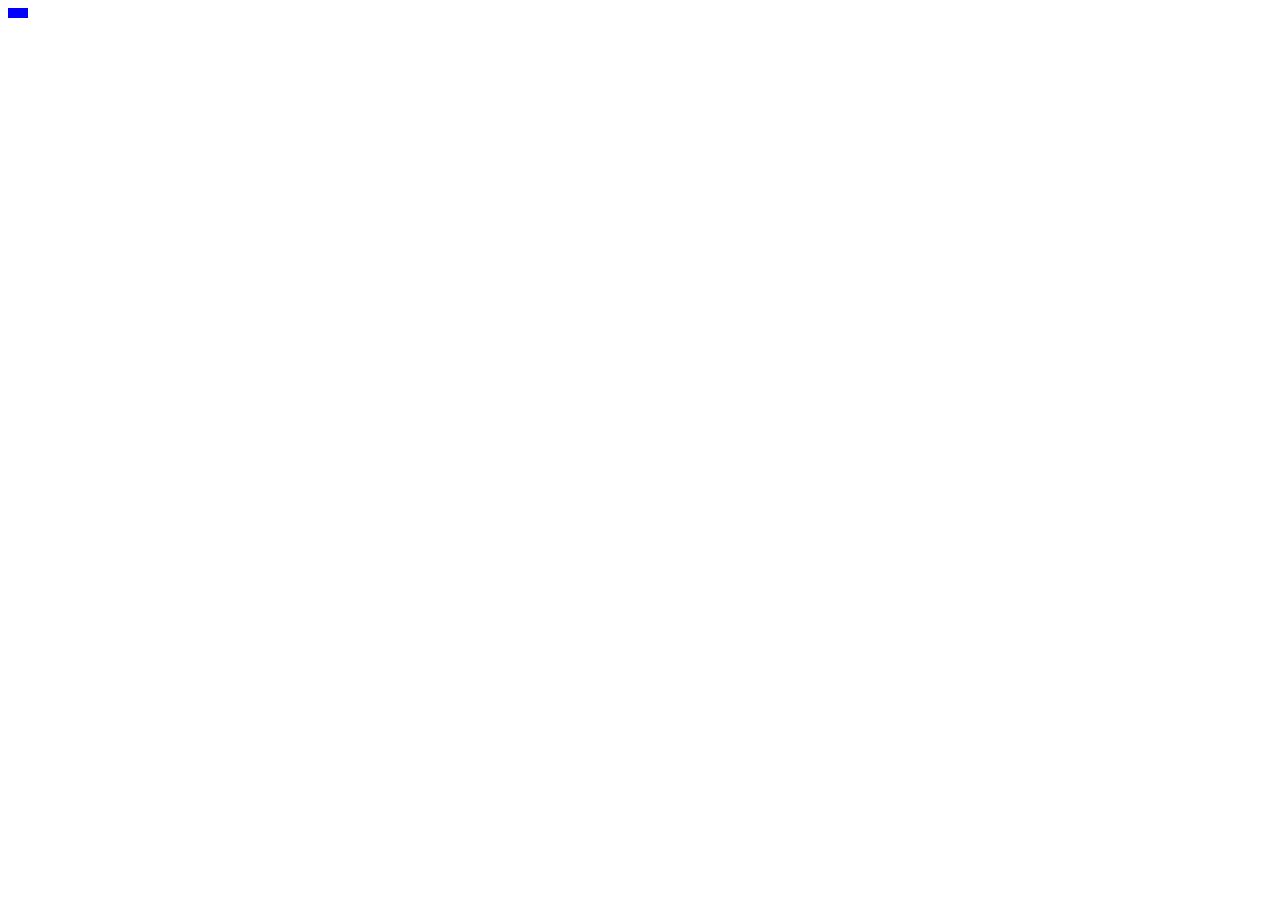
==== commit 4a7a478d: "assgnment" ====
--- a/Lab/lab 3/index.html
+++ b/Lab/lab 3/index.html
@@ -1,1878 +1,27 @@
 <!DOCTYPE html>
 <html lang="en">
-
 <head>
     <meta charset="UTF-8">
     <meta http-equiv="X-UA-Compatible" content="IE=edge">
     <meta name="viewport" content="width=device-width, initial-scale=1.0">
-    <title>Color pallet HSLA</title>
-    <link rel="stylesheet" href="styles.css">
+    <title>Document</title>
 </head>
+<body>
+    <div class="box">
+        <style>
+            div{
+            position:relative;
+            top: 0cm;
+           bottom :0;
+           right: 0;
+           left: 0;
+           background-color: blue;
+           height: 10px;
+           width: 20px;
 
-<body class="white">
-
-
-    <main class="container">
-        <div class="title">Color pallet HSLA</div>
-
-
-        <div class="row grid  grid-col-11 gaps  ">
-            <section class="grid first ">Slate</section>
-            <section>
-                <section class="color slate-50"></section>
-                <section class="details">
-                    <div class="width-100 white">50</div>
-                    <div class="width-100 fade small"> hsl(210, 40% 98%)</div>
-                </section>
-            </section>
-            <section>
-                <section class="color slate-100"></section>
-                <section class="details">
-                    <div class="width-100 white">100</div>
-                    <div class="width-100 fade small"> hsl(210, 40% 98%)</div>
-                </section>
-            </section>
-            <section>
-                <section class="color slate-200"></section>
-                <section class="details">
-                    <div class="width-100 white">200</div>
-                    <div class="width-100 fade small"> hsl(214, 32% 91%)</div>
-                </section>
-            </section>
-            <section>
-                <section class="color slate-300"></section>
-                <section class="details">
-                    <div class="width-100 white">300</div>
-                    <div class="width-100 fade small"> hsl(213, 27% 84%)</div>
-                </section>
-            </section>
-
-            <section>
-                <section class="color slate-400"></section>
-                <section class="details">
-                    <div class="width-100 white">400</div>
-                    <div class="width-100 fade small"> hsl(215, 20% 65%)</div>
-                </section>
-            </section>
-
-            <section>
-                <section class="color slate-500"></section>
-                <section class="details">
-                    <div class="width-100 white">500</div>
-                    <div class="width-100 fade small">hsl(215, 16% 47%) </div>
-                </section>
-            </section>
-
-            <section>
-                <section class="color slate-600"></section>
-                <section class="details">
-                    <div class="width-100 white">600</div>
-                    <div class="width-100 fade small"> hsl(215, 19% 35%)</div>
-                </section>
-            </section>
-
-            <section>
-                <section class="color slate-700"></section>
-                <section class="details">
-                    <div class="width-100 white">700</div>
-                    <div class="width-100 fade small">hsl(215, 25% 27%) </div>
-                </section>
-            </section>
-
-            <section>
-                <section class="color slate-800"></section>
-                <section class="details">
-                    <div class="width-100 white">800</div>
-                    <div class="width-100 fade small">hsl(217, 33% 17%) </div>
-                </section>
-            </section>
-
-            <section>
-                <section class="color slate-900"></section>
-                <section class="details">
-                    <div class="width-100 white">900</div>
-                    <div class="width-100 fade small"> hsl(222, 47% 11%)</div>
-                </section>
-            </section>
-
-
-
-
-
-        </div>
-        <div class="row grid  grid-col-11 gaps  ">
-            <section class="grid first ">Gray</section>
-            <section>
-                <section class="color gray-50"></section>
-                <section class="details">
-                    <div class="width-100 white">50</div>
-                    <div class="width-100 fade small">hsl(210, 20%, 98%)</div>
-                </section>
-            </section>
-            <section>
-                <section class="color gray-100"></section>
-                <section class="details">
-                    <div class="width-100 white">100</div>
-                    <div class="width-100 fade small"> hsl(220, 14%, 96%)</div>
-                </section>
-            </section>
-            <section>
-                <section class="color gray-200"></section>
-                <section class="details">
-                    <div class="width-100 white">200</div>
-                    <div class="width-100 fade small"> hsl(220, 13%, 91%)</div>
-                </section>
-            </section>
-            <section>
-                <section class="color gray-300"></section>
-                <section class="details">
-                    <div class="width-100 white">300</div>
-                    <div class="width-100 fade small"> hsl(216, 12%, 84%)</div>
-                </section>
-            </section>
-
-            <section>
-                <section class="color gray-400"></section>
-                <section class="details">
-                    <div class="width-100 white">400</div>
-                    <div class="width-100 fade small"> hsl(218, 11%, 65%)</div>
-                </section>
-            </section>
-
-            <section>
-                <section class="color gray-500"></section>
-                <section class="details">
-                    <div class="width-100 white">500</div>
-                    <div class="width-100 fade small">hsl(220, 9%, 46%) </div>
-                </section>
-            </section>
-
-            <section>
-                <section class="color gray-600"></section>
-                <section class="details">
-                    <div class="width-100 white">600</div>
-                    <div class="width-100 fade small"> hsl(215, 14%, 34%)</div>
-                </section>
-            </section>
-
-            <section>
-                <section class="color gray-700"></section>
-                <section class="details">
-                    <div class="width-100 white">700</div>
-                    <div class="width-100 fade small">hsl(217, 19%, 27%) </div>
-                </section>
-            </section>
-
-            <section>
-                <section class="color gray-800"></section>
-                <section class="details">
-                    <div class="width-100 white">800</div>
-                    <div class="width-100 fade small">hsl(215, 28%, 17%) </div>
-                </section>
-            </section>
-
-            <section>
-                <section class="color gray-900"></section>
-                <section class="details">
-                    <div class="width-100 white">900</div>
-                    <div class="width-100 fade small"> hsl(221, 39%, 11%)</div>
-                </section>
-            </section>
-
-
-
-
-
-        </div>
-        <div class="row grid  grid-col-11 gaps  ">
-            <section class="grid first ">zinc</section>
-            <section>
-                <section class="color zinc-50"></section>
-                <section class="details">
-                    <div class="width-100 white">50</div>
-                    <div class="width-100 fade small">hsl(0, 0%, 98%)</div>
-                </section>
-            </section>
-            <section>
-                <section class="color zinc-100"></section>
-                <section class="details">
-                    <div class="width-100 white">100</div>
-                    <div class="width-100 fade small"> hsl(240, 5%, 96%)</div>
-                </section>
-            </section>
-            <section>
-                <section class="color zinc-200"></section>
-                <section class="details">
-                    <div class="width-100 white">200</div>
-                    <div class="width-100 fade small"> hsl(240, 6%, 90%)</div>
-                </section>
-            </section>
-            <section>
-                <section class="color zinc-300"></section>
-                <section class="details">
-                    <div class="width-100 white">300</div>
-                    <div class="width-100 fade small"> hsl(240, 5%, 84%)</div>
-                </section>
-            </section>
-
-            <section>
-                <section class="color zinc-400"></section>
-                <section class="details">
-                    <div class="width-100 white">400</div>
-                    <div class="width-100 fade small">hsl(240, 5%, 65%)</div>
-                </section>
-            </section>
-
-            <section>
-                <section class="color zinc-500"></section>
-                <section class="details">
-                    <div class="width-100 white">500</div>
-                    <div class="width-100 fade small">hsl(240, 4%, 46%) </div>
-                </section>
-            </section>
-
-            <section>
-                <section class="color zinc-600"></section>
-                <section class="details">
-                    <div class="width-100 white">600</div>
-                    <div class="width-100 fade small"> hsl(240, 5%, 34%)</div>
-                </section>
-            </section>
-
-            <section>
-                <section class="color zinc-700"></section>
-                <section class="details">
-                    <div class="width-100 white">700</div>
-                    <div class="width-100 fade small">hsl(240, 5%, 26%)</div>
-                </section>
-            </section>
-
-            <section>
-                <section class="color zinc-800"></section>
-                <section class="details">
-                    <div class="width-100 white">800</div>
-                    <div class="width-100 fade small">hsl(240, 4%, 16%)</div>
-                </section>
-            </section>
-
-            <section>
-                <section class="color zinc-900"></section>
-                <section class="details">
-                    <div class="width-100 white">900</div>
-                    <div class="width-100 fade small"> hsl(240, 6%, 10%)</div>
-                </section>
-            </section>
-
-
-
-
-
-        </div>
-        <!-- here -->
-        <div class="row grid  grid-col-11 gaps  ">
-            <section class="grid first ">neutral</section>
-            <section>
-                <section class="color neutral-50"></section>
-                <section class="details">
-                    <div class="width-100 white">50</div>
-                    <div class="width-100 fade small"> hsl(210deg 40% 98%)</div>
-                </section>
-            </section>
-            <section>
-                <section class="color neutral-100"></section>
-                <section class="details">
-                    <div class="width-100 white">100</div>
-                    <div class="width-100 fade small"> hsl(210deg 40% 98%)</div>
-                </section>
-            </section>
-            <section>
-                <section class="color neutral-200"></section>
-                <section class="details">
-                    <div class="width-100 white">200</div>
-                    <div class="width-100 fade small"> hsl(214deg 32% 91%)</div>
-                </section>
-            </section>
-            <section>
-                <section class="color neutral-300"></section>
-                <section class="details">
-                    <div class="width-100 white">300</div>
-                    <div class="width-100 fade small"> hsl(213deg 27% 84%)</div>
-                </section>
-            </section>
-
-            <section>
-                <section class="color neutral-400"></section>
-                <section class="details">
-                    <div class="width-100 white">400</div>
-                    <div class="width-100 fade small"> hsl(215deg 20% 65%)</div>
-                </section>
-            </section>
-
-            <section>
-                <section class="color neutral-500"></section>
-                <section class="details">
-                    <div class="width-100 white">500</div>
-                    <div class="width-100 fade small">hsl(215deg 16% 47%) </div>
-                </section>
-            </section>
-
-            <section>
-                <section class="color neutral-600"></section>
-                <section class="details">
-                    <div class="width-100 white">600</div>
-                    <div class="width-100 fade small"> hsl(215deg 19% 35%)</div>
-                </section>
-            </section>
-
-            <section>
-                <section class="color neutral-700"></section>
-                <section class="details">
-                    <div class="width-100 white">700</div>
-                    <div class="width-100 fade small">hsl(215deg 25% 27%) </div>
-                </section>
-            </section>
-
-            <section>
-                <section class="color neutral-800"></section>
-                <section class="details">
-                    <div class="width-100 white">800</div>
-                    <div class="width-100 fade small">hsl(217deg 33% 17%) </div>
-                </section>
-            </section>
-
-            <section>
-                <section class="color neutral-900"></section>
-                <section class="details">
-                    <div class="width-100 white">900</div>
-                    <div class="width-100 fade small"> hsl(222deg 47% 11%)</div>
-                </section>
-            </section>
-
-
-
-
-
-        </div>
-        <div class="row grid  grid-col-11 gaps  ">
-            <section class="grid first ">stone</section>
-            <section>
-                <section class="color stone-50"></section>
-                <section class="details">
-                    <div class="width-100 white">50</div>
-                    <div class="width-100 fade small"> hsl(210deg 40% 98%)</div>
-                </section>
-            </section>
-            <section>
-                <section class="color stone-100"></section>
-                <section class="details">
-                    <div class="width-100 white">100</div>
-                    <div class="width-100 fade small"> hsl(210deg 40% 98%)</div>
-                </section>
-            </section>
-            <section>
-                <section class="color stone-200"></section>
-                <section class="details">
-                    <div class="width-100 white">200</div>
-                    <div class="width-100 fade small"> hsl(214deg 32% 91%)</div>
-                </section>
-            </section>
-            <section>
-                <section class="color stone-300"></section>
-                <section class="details">
-                    <div class="width-100 white">300</div>
-                    <div class="width-100 fade small"> hsl(213deg 27% 84%)</div>
-                </section>
-            </section>
-
-            <section>
-                <section class="color stone-400"></section>
-                <section class="details">
-                    <div class="width-100 white">400</div>
-                    <div class="width-100 fade small"> hsl(215deg 20% 65%)</div>
-                </section>
-            </section>
-
-            <section>
-                <section class="color stone-500"></section>
-                <section class="details">
-                    <div class="width-100 white">500</div>
-                    <div class="width-100 fade small">hsl(215deg 16% 47%) </div>
-                </section>
-            </section>
-
-            <section>
-                <section class="color stone-600"></section>
-                <section class="details">
-                    <div class="width-100 white">600</div>
-                    <div class="width-100 fade small"> hsl(215deg 19% 35%)</div>
-                </section>
-            </section>
-
-            <section>
-                <section class="color stone-700"></section>
-                <section class="details">
-                    <div class="width-100 white">700</div>
-                    <div class="width-100 fade small">hsl(215deg 25% 27%) </div>
-                </section>
-            </section>
-
-            <section>
-                <section class="color stone-800"></section>
-                <section class="details">
-                    <div class="width-100 white">800</div>
-                    <div class="width-100 fade small">hsl(217deg 33% 17%) </div>
-                </section>
-            </section>
-
-            <section>
-                <section class="color stone-900"></section>
-                <section class="details">
-                    <div class="width-100 white">900</div>
-                    <div class="width-100 fade small"> hsl(222deg 47% 11%)</div>
-                </section>
-            </section>
-
-
-
-
-
-        </div>
-        <div class="row grid  grid-col-11 gaps  ">
-            <section class="grid first ">red</section>
-            <section>
-                <section class="color red-50"></section>
-                <section class="details">
-                    <div class="width-100 white">50</div>
-                    <div class="width-100 fade small"> hsl(210deg 40% 98%)</div>
-                </section>
-            </section>
-            <section>
-                <section class="color red-100"></section>
-                <section class="details">
-                    <div class="width-100 white">100</div>
-                    <div class="width-100 fade small"> hsl(210deg 40% 98%)</div>
-                </section>
-            </section>
-            <section>
-                <section class="color red-200"></section>
-                <section class="details">
-                    <div class="width-100 white">200</div>
-                    <div class="width-100 fade small"> hsl(214deg 32% 91%)</div>
-                </section>
-            </section>
-            <section>
-                <section class="color red-300"></section>
-                <section class="details">
-                    <div class="width-100 white">300</div>
-                    <div class="width-100 fade small"> hsl(213deg 27% 84%)</div>
-                </section>
-            </section>
-
-            <section>
-                <section class="color red-400"></section>
-                <section class="details">
-                    <div class="width-100 white">400</div>
-                    <div class="width-100 fade small"> hsl(215deg 20% 65%)</div>
-                </section>
-            </section>
-
-            <section>
-                <section class="color red-500"></section>
-                <section class="details">
-                    <div class="width-100 white">500</div>
-                    <div class="width-100 fade small">hsl(215deg 16% 47%) </div>
-                </section>
-            </section>
-
-            <section>
-                <section class="color red-600"></section>
-                <section class="details">
-                    <div class="width-100 white">600</div>
-                    <div class="width-100 fade small"> hsl(215deg 19% 35%)</div>
-                </section>
-            </section>
-
-            <section>
-                <section class="color red-700"></section>
-                <section class="details">
-                    <div class="width-100 white">700</div>
-                    <div class="width-100 fade small">hsl(215deg 25% 27%) </div>
-                </section>
-            </section>
-
-            <section>
-                <section class="color red-800"></section>
-                <section class="details">
-                    <div class="width-100 white">800</div>
-                    <div class="width-100 fade small">hsl(217deg 33% 17%) </div>
-                </section>
-            </section>
-
-            <section>
-                <section class="color red-900"></section>
-                <section class="details">
-                    <div class="width-100 white">900</div>
-                    <div class="width-100 fade small"> hsl(222deg 47% 11%)</div>
-                </section>
-            </section>
-
-
-
-
-
-        </div>
-        <div class="row grid  grid-col-11 gaps  ">
-            <section class="grid first ">orange</section>
-            <section>
-                <section class="color orange-50"></section>
-                <section class="details">
-                    <div class="width-100 white">50</div>
-                    <div class="width-100 fade small"> hsl(210deg 40% 98%)</div>
-                </section>
-            </section>
-            <section>
-                <section class="color orange-100"></section>
-                <section class="details">
-                    <div class="width-100 white">100</div>
-                    <div class="width-100 fade small"> hsl(210deg 40% 98%)</div>
-                </section>
-            </section>
-            <section>
-                <section class="color orange-200"></section>
-                <section class="details">
-                    <div class="width-100 white">200</div>
-                    <div class="width-100 fade small"> hsl(214deg 32% 91%)</div>
-                </section>
-            </section>
-            <section>
-                <section class="color orange-300"></section>
-                <section class="details">
-                    <div class="width-100 white">300</div>
-                    <div class="width-100 fade small"> hsl(213deg 27% 84%)</div>
-                </section>
-            </section>
-
-            <section>
-                <section class="color orange-400"></section>
-                <section class="details">
-                    <div class="width-100 white">400</div>
-                    <div class="width-100 fade small"> hsl(215deg 20% 65%)</div>
-                </section>
-            </section>
-
-            <section>
-                <section class="color orange-500"></section>
-                <section class="details">
-                    <div class="width-100 white">500</div>
-                    <div class="width-100 fade small">hsl(215deg 16% 47%) </div>
-                </section>
-            </section>
-
-            <section>
-                <section class="color orange-600"></section>
-                <section class="details">
-                    <div class="width-100 white">600</div>
-                    <div class="width-100 fade small"> hsl(215deg 19% 35%)</div>
-                </section>
-            </section>
-
-            <section>
-                <section class="color orange-700"></section>
-                <section class="details">
-                    <div class="width-100 white">700</div>
-                    <div class="width-100 fade small">hsl(215deg 25% 27%) </div>
-                </section>
-            </section>
-
-            <section>
-                <section class="color orange-800"></section>
-                <section class="details">
-                    <div class="width-100 white">800</div>
-                    <div class="width-100 fade small">hsl(217deg 33% 17%) </div>
-                </section>
-            </section>
-
-            <section>
-                <section class="color orange-900"></section>
-                <section class="details">
-                    <div class="width-100 white">900</div>
-                    <div class="width-100 fade small"> hsl(222deg 47% 11%)</div>
-                </section>
-            </section>
-
-
-
-
-
-        </div>
-        <div class="row grid  grid-col-11 gaps  ">
-            <section class="grid first ">amber</section>
-            <section>
-                <section class="color amber-50"></section>
-                <section class="details">
-                    <div class="width-100 white">50</div>
-                    <div class="width-100 fade small"> hsl(210deg 40% 98%)</div>
-                </section>
-            </section>
-            <section>
-                <section class="color amber-100"></section>
-                <section class="details">
-                    <div class="width-100 white">100</div>
-                    <div class="width-100 fade small"> hsl(210deg 40% 98%)</div>
-                </section>
-            </section>
-            <section>
-                <section class="color amber-200"></section>
-                <section class="details">
-                    <div class="width-100 white">200</div>
-                    <div class="width-100 fade small"> hsl(214deg 32% 91%)</div>
-                </section>
-            </section>
-            <section>
-                <section class="color amber-300"></section>
-                <section class="details">
-                    <div class="width-100 white">300</div>
-                    <div class="width-100 fade small"> hsl(213deg 27% 84%)</div>
-                </section>
-            </section>
-
-            <section>
-                <section class="color amber-400"></section>
-                <section class="details">
-                    <div class="width-100 white">400</div>
-                    <div class="width-100 fade small"> hsl(215deg 20% 65%)</div>
-                </section>
-            </section>
-
-            <section>
-                <section class="color amber-500"></section>
-                <section class="details">
-                    <div class="width-100 white">500</div>
-                    <div class="width-100 fade small">hsl(215deg 16% 47%) </div>
-                </section>
-            </section>
-
-            <section>
-                <section class="color amber-600"></section>
-                <section class="details">
-                    <div class="width-100 white">600</div>
-                    <div class="width-100 fade small"> hsl(215deg 19% 35%)</div>
-                </section>
-            </section>
-
-            <section>
-                <section class="color amber-700"></section>
-                <section class="details">
-                    <div class="width-100 white">700</div>
-                    <div class="width-100 fade small">hsl(215deg 25% 27%) </div>
-                </section>
-            </section>
-
-            <section>
-                <section class="color amber-800"></section>
-                <section class="details">
-                    <div class="width-100 white">800</div>
-                    <div class="width-100 fade small">hsl(217deg 33% 17%) </div>
-                </section>
-            </section>
-
-            <section>
-                <section class="color amber-900"></section>
-                <section class="details">
-                    <div class="width-100 white">900</div>
-                    <div class="width-100 fade small"> hsl(222deg 47% 11%)</div>
-                </section>
-            </section>
-
-
-
-
-
-        </div>
-        <div class="row grid  grid-col-11 gaps  ">
-            <section class="grid first ">yellow</section>
-            <section>
-                <section class="color yellow-50"></section>
-                <section class="details">
-                    <div class="width-100 white">50</div>
-                    <div class="width-100 fade small"> hsl(210deg 40% 98%)</div>
-                </section>
-            </section>
-            <section>
-                <section class="color yellow-100"></section>
-                <section class="details">
-                    <div class="width-100 white">100</div>
-                    <div class="width-100 fade small"> hsl(210deg 40% 98%)</div>
-                </section>
-            </section>
-            <section>
-                <section class="color yellow-200"></section>
-                <section class="details">
-                    <div class="width-100 white">200</div>
-                    <div class="width-100 fade small"> hsl(214deg 32% 91%)</div>
-                </section>
-            </section>
-            <section>
-                <section class="color yellow-300"></section>
-                <section class="details">
-                    <div class="width-100 white">300</div>
-                    <div class="width-100 fade small"> hsl(213deg 27% 84%)</div>
-                </section>
-            </section>
-
-            <section>
-                <section class="color yellow-400"></section>
-                <section class="details">
-                    <div class="width-100 white">400</div>
-                    <div class="width-100 fade small"> hsl(215deg 20% 65%)</div>
-                </section>
-            </section>
-
-            <section>
-                <section class="color yellow-500"></section>
-                <section class="details">
-                    <div class="width-100 white">500</div>
-                    <div class="width-100 fade small">hsl(215deg 16% 47%) </div>
-                </section>
-            </section>
-
-            <section>
-                <section class="color yellow-600"></section>
-                <section class="details">
-                    <div class="width-100 white">600</div>
-                    <div class="width-100 fade small"> hsl(215deg 19% 35%)</div>
-                </section>
-            </section>
-
-            <section>
-                <section class="color yellow-700"></section>
-                <section class="details">
-                    <div class="width-100 white">700</div>
-                    <div class="width-100 fade small">hsl(215deg 25% 27%) </div>
-                </section>
-            </section>
-
-            <section>
-                <section class="color yellow-800"></section>
-                <section class="details">
-                    <div class="width-100 white">800</div>
-                    <div class="width-100 fade small">hsl(217deg 33% 17%) </div>
-                </section>
-            </section>
-
-            <section>
-                <section class="color yellow-900"></section>
-                <section class="details">
-                    <div class="width-100 white">900</div>
-                    <div class="width-100 fade small"> hsl(222deg 47% 11%)</div>
-                </section>
-            </section>
-
-
-
-
-
-        </div>
-        <div class="row grid  grid-col-11 gaps  ">
-            <section class="grid first ">lime</section>
-            <section>
-                <section class="color lime-50"></section>
-                <section class="details">
-                    <div class="width-100 white">50</div>
-                    <div class="width-100 fade small"> hsl(210deg 40% 98%)</div>
-                </section>
-            </section>
-            <section>
-                <section class="color lime-100"></section>
-                <section class="details">
-                    <div class="width-100 white">100</div>
-                    <div class="width-100 fade small"> hsl(210deg 40% 98%)</div>
-                </section>
-            </section>
-            <section>
-                <section class="color lime-200"></section>
-                <section class="details">
-                    <div class="width-100 white">200</div>
-                    <div class="width-100 fade small"> hsl(214deg 32% 91%)</div>
-                </section>
-            </section>
-            <section>
-                <section class="color lime-300"></section>
-                <section class="details">
-                    <div class="width-100 white">300</div>
-                    <div class="width-100 fade small"> hsl(213deg 27% 84%)</div>
-                </section>
-            </section>
-
-            <section>
-                <section class="color lime-400"></section>
-                <section class="details">
-                    <div class="width-100 white">400</div>
-                    <div class="width-100 fade small"> hsl(215deg 20% 65%)</div>
-                </section>
-            </section>
-
-            <section>
-                <section class="color lime-500"></section>
-                <section class="details">
-                    <div class="width-100 white">500</div>
-                    <div class="width-100 fade small">hsl(215deg 16% 47%) </div>
-                </section>
-            </section>
-
-            <section>
-                <section class="color lime-600"></section>
-                <section class="details">
-                    <div class="width-100 white">600</div>
-                    <div class="width-100 fade small"> hsl(215deg 19% 35%)</div>
-                </section>
-            </section>
-
-            <section>
-                <section class="color lime-700"></section>
-                <section class="details">
-                    <div class="width-100 white">700</div>
-                    <div class="width-100 fade small">hsl(215deg 25% 27%) </div>
-                </section>
-            </section>
-
-            <section>
-                <section class="color lime-800"></section>
-                <section class="details">
-                    <div class="width-100 white">800</div>
-                    <div class="width-100 fade small">hsl(217deg 33% 17%) </div>
-                </section>
-            </section>
-
-            <section>
-                <section class="color lime-900"></section>
-                <section class="details">
-                    <div class="width-100 white">900</div>
-                    <div class="width-100 fade small"> hsl(222deg 47% 11%)</div>
-                </section>
-            </section>
-
-
-
-
-
-        </div>
-        <div class="row grid  grid-col-11 gaps  ">
-            <section class="grid first ">green</section>
-            <section>
-                <section class="color green-50"></section>
-                <section class="details">
-                    <div class="width-100 white">50</div>
-                    <div class="width-100 fade small"> hsl(210deg 40% 98%)</div>
-                </section>
-            </section>
-            <section>
-                <section class="color green-100"></section>
-                <section class="details">
-                    <div class="width-100 white">100</div>
-                    <div class="width-100 fade small"> hsl(210deg 40% 98%)</div>
-                </section>
-            </section>
-            <section>
-                <section class="color green-200"></section>
-                <section class="details">
-                    <div class="width-100 white">200</div>
-                    <div class="width-100 fade small"> hsl(214deg 32% 91%)</div>
-                </section>
-            </section>
-            <section>
-                <section class="color green-300"></section>
-                <section class="details">
-                    <div class="width-100 white">300</div>
-                    <div class="width-100 fade small"> hsl(213deg 27% 84%)</div>
-                </section>
-            </section>
-
-            <section>
-                <section class="color green-400"></section>
-                <section class="details">
-                    <div class="width-100 white">400</div>
-                    <div class="width-100 fade small"> hsl(215deg 20% 65%)</div>
-                </section>
-            </section>
-
-            <section>
-                <section class="color green-500"></section>
-                <section class="details">
-                    <div class="width-100 white">500</div>
-                    <div class="width-100 fade small">hsl(215deg 16% 47%) </div>
-                </section>
-            </section>
-
-            <section>
-                <section class="color green-600"></section>
-                <section class="details">
-                    <div class="width-100 white">600</div>
-                    <div class="width-100 fade small"> hsl(215deg 19% 35%)</div>
-                </section>
-            </section>
-
-            <section>
-                <section class="color green-700"></section>
-                <section class="details">
-                    <div class="width-100 white">700</div>
-                    <div class="width-100 fade small">hsl(215deg 25% 27%) </div>
-                </section>
-            </section>
-
-            <section>
-                <section class="color green-800"></section>
-                <section class="details">
-                    <div class="width-100 white">800</div>
-                    <div class="width-100 fade small">hsl(217deg 33% 17%) </div>
-                </section>
-            </section>
-
-            <section>
-                <section class="color green-900"></section>
-                <section class="details">
-                    <div class="width-100 white">900</div>
-                    <div class="width-100 fade small"> hsl(222deg 47% 11%)</div>
-                </section>
-            </section>
-
-
-
-
-
-        </div>
-        <div class="row grid  grid-col-11 gaps  ">
-            <section class="grid first ">emerald</section>
-            <section>
-                <section class="color emerald-50"></section>
-                <section class="details">
-                    <div class="width-100 white">50</div>
-                    <div class="width-100 fade small"> hsl(210deg 40% 98%)</div>
-                </section>
-            </section>
-            <section>
-                <section class="color emerald-100"></section>
-                <section class="details">
-                    <div class="width-100 white">100</div>
-                    <div class="width-100 fade small"> hsl(210deg 40% 98%)</div>
-                </section>
-            </section>
-            <section>
-                <section class="color emerald-200"></section>
-                <section class="details">
-                    <div class="width-100 white">200</div>
-                    <div class="width-100 fade small"> hsl(214deg 32% 91%)</div>
-                </section>
-            </section>
-            <section>
-                <section class="color emerald-300"></section>
-                <section class="details">
-                    <div class="width-100 white">300</div>
-                    <div class="width-100 fade small"> hsl(213deg 27% 84%)</div>
-                </section>
-            </section>
-
-            <section>
-                <section class="color emerald-400"></section>
-                <section class="details">
-                    <div class="width-100 white">400</div>
-                    <div class="width-100 fade small"> hsl(215deg 20% 65%)</div>
-                </section>
-            </section>
-
-            <section>
-                <section class="color emerald-500"></section>
-                <section class="details">
-                    <div class="width-100 white">500</div>
-                    <div class="width-100 fade small">hsl(215deg 16% 47%) </div>
-                </section>
-            </section>
-
-            <section>
-                <section class="color emerald-600"></section>
-                <section class="details">
-                    <div class="width-100 white">600</div>
-                    <div class="width-100 fade small"> hsl(215deg 19% 35%)</div>
-                </section>
-            </section>
-
-            <section>
-                <section class="color emerald-700"></section>
-                <section class="details">
-                    <div class="width-100 white">700</div>
-                    <div class="width-100 fade small">hsl(215deg 25% 27%) </div>
-                </section>
-            </section>
-
-            <section>
-                <section class="color emerald-800"></section>
-                <section class="details">
-                    <div class="width-100 white">800</div>
-                    <div class="width-100 fade small">hsl(217deg 33% 17%) </div>
-                </section>
-            </section>
-
-            <section>
-                <section class="color emerald-900"></section>
-                <section class="details">
-                    <div class="width-100 white">900</div>
-                    <div class="width-100 fade small"> hsl(222deg 47% 11%)</div>
-                </section>
-            </section>
-
-
-
-
-
-        </div>
-        <div class="row grid  grid-col-11 gaps  ">
-            <section class="grid first ">teal</section>
-            <section>
-                <section class="color teal-50"></section>
-                <section class="details">
-                    <div class="width-100 white">50</div>
-                    <div class="width-100 fade small"> hsl(210deg 40% 98%)</div>
-                </section>
-            </section>
-            <section>
-                <section class="color teal-100"></section>
-                <section class="details">
-                    <div class="width-100 white">100</div>
-                    <div class="width-100 fade small"> hsl(210deg 40% 98%)</div>
-                </section>
-            </section>
-            <section>
-                <section class="color teal-200"></section>
-                <section class="details">
-                    <div class="width-100 white">200</div>
-                    <div class="width-100 fade small"> hsl(214deg 32% 91%)</div>
-                </section>
-            </section>
-            <section>
-                <section class="color teal-300"></section>
-                <section class="details">
-                    <div class="width-100 white">300</div>
-                    <div class="width-100 fade small"> hsl(213deg 27% 84%)</div>
-                </section>
-            </section>
-
-            <section>
-                <section class="color teal-400"></section>
-                <section class="details">
-                    <div class="width-100 white">400</div>
-                    <div class="width-100 fade small"> hsl(215deg 20% 65%)</div>
-                </section>
-            </section>
-
-            <section>
-                <section class="color teal-500"></section>
-                <section class="details">
-                    <div class="width-100 white">500</div>
-                    <div class="width-100 fade small">hsl(215deg 16% 47%) </div>
-                </section>
-            </section>
-
-            <section>
-                <section class="color teal-600"></section>
-                <section class="details">
-                    <div class="width-100 white">600</div>
-                    <div class="width-100 fade small"> hsl(215deg 19% 35%)</div>
-                </section>
-            </section>
-
-            <section>
-                <section class="color teal-700"></section>
-                <section class="details">
-                    <div class="width-100 white">700</div>
-                    <div class="width-100 fade small">hsl(215deg 25% 27%) </div>
-                </section>
-            </section>
-
-            <section>
-                <section class="color teal-800"></section>
-                <section class="details">
-                    <div class="width-100 white">800</div>
-                    <div class="width-100 fade small">hsl(217deg 33% 17%) </div>
-                </section>
-            </section>
-
-            <section>
-                <section class="color teal-900"></section>
-                <section class="details">
-                    <div class="width-100 white">900</div>
-                    <div class="width-100 fade small"> hsl(222deg 47% 11%)</div>
-                </section>
-            </section>
-
-
-
-
-
-        </div>
-        <div class="row grid  grid-col-11 gaps  ">
-            <section class="grid first ">cyan</section>
-            <section>
-                <section class="color cyan-50"></section>
-                <section class="details">
-                    <div class="width-100 white">50</div>
-                    <div class="width-100 fade small"> hsl(210deg 40% 98%)</div>
-                </section>
-            </section>
-            <section>
-                <section class="color cyan-100"></section>
-                <section class="details">
-                    <div class="width-100 white">100</div>
-                    <div class="width-100 fade small"> hsl(210deg 40% 98%)</div>
-                </section>
-            </section>
-            <section>
-                <section class="color cyan-200"></section>
-                <section class="details">
-                    <div class="width-100 white">200</div>
-                    <div class="width-100 fade small"> hsl(214deg 32% 91%)</div>
-                </section>
-            </section>
-            <section>
-                <section class="color cyan-300"></section>
-                <section class="details">
-                    <div class="width-100 white">300</div>
-                    <div class="width-100 fade small"> hsl(213deg 27% 84%)</div>
-                </section>
-            </section>
-
-            <section>
-                <section class="color cyan-400"></section>
-                <section class="details">
-                    <div class="width-100 white">400</div>
-                    <div class="width-100 fade small"> hsl(215deg 20% 65%)</div>
-                </section>
-            </section>
-
-            <section>
-                <section class="color cyan-500"></section>
-                <section class="details">
-                    <div class="width-100 white">500</div>
-                    <div class="width-100 fade small">hsl(215deg 16% 47%) </div>
-                </section>
-            </section>
-
-            <section>
-                <section class="color cyan-600"></section>
-                <section class="details">
-                    <div class="width-100 white">600</div>
-                    <div class="width-100 fade small"> hsl(215deg 19% 35%)</div>
-                </section>
-            </section>
-
-            <section>
-                <section class="color cyan-700"></section>
-                <section class="details">
-                    <div class="width-100 white">700</div>
-                    <div class="width-100 fade small">hsl(215deg 25% 27%) </div>
-                </section>
-            </section>
-
-            <section>
-                <section class="color cyan-800"></section>
-                <section class="details">
-                    <div class="width-100 white">800</div>
-                    <div class="width-100 fade small">hsl(217deg 33% 17%) </div>
-                </section>
-            </section>
-
-            <section>
-                <section class="color cyan-900"></section>
-                <section class="details">
-                    <div class="width-100 white">900</div>
-                    <div class="width-100 fade small"> hsl(222deg 47% 11%)</div>
-                </section>
-            </section>
-
-
-
-
-
-        </div>
-
-        <div class="row grid  grid-col-11 gaps  ">
-            <section class="grid first ">sky</section>
-            <section>
-                <section class="color sky-50"></section>
-                <section class="details">
-                    <div class="width-100 white">50</div>
-                    <div class="width-100 fade small"> hsl(210deg 40% 98%)</div>
-                </section>
-            </section>
-            <section>
-                <section class="color sky-100"></section>
-                <section class="details">
-                    <div class="width-100 white">100</div>
-                    <div class="width-100 fade small"> hsl(210deg 40% 98%)</div>
-                </section>
-            </section>
-            <section>
-                <section class="color sky-200"></section>
-                <section class="details">
-                    <div class="width-100 white">200</div>
-                    <div class="width-100 fade small"> hsl(214deg 32% 91%)</div>
-                </section>
-            </section>
-            <section>
-                <section class="color sky-300"></section>
-                <section class="details">
-                    <div class="width-100 white">300</div>
-                    <div class="width-100 fade small"> hsl(213deg 27% 84%)</div>
-                </section>
-            </section>
-
-            <section>
-                <section class="color sky-400"></section>
-                <section class="details">
-                    <div class="width-100 white">400</div>
-                    <div class="width-100 fade small"> hsl(215deg 20% 65%)</div>
-                </section>
-            </section>
-
-            <section>
-                <section class="color sky-500"></section>
-                <section class="details">
-                    <div class="width-100 white">500</div>
-                    <div class="width-100 fade small">hsl(215deg 16% 47%) </div>
-                </section>
-            </section>
-
-            <section>
-                <section class="color sky-600"></section>
-                <section class="details">
-                    <div class="width-100 white">600</div>
-                    <div class="width-100 fade small"> hsl(215deg 19% 35%)</div>
-                </section>
-            </section>
-
-            <section>
-                <section class="color sky-700"></section>
-                <section class="details">
-                    <div class="width-100 white">700</div>
-                    <div class="width-100 fade small">hsl(215deg 25% 27%) </div>
-                </section>
-            </section>
-
-            <section>
-                <section class="color sky-800"></section>
-                <section class="details">
-                    <div class="width-100 white">800</div>
-                    <div class="width-100 fade small">hsl(217deg 33% 17%) </div>
-                </section>
-            </section>
-
-            <section>
-                <section class="color sky-900"></section>
-                <section class="details">
-                    <div class="width-100 white">900</div>
-                    <div class="width-100 fade small"> hsl(222deg 47% 11%)</div>
-                </section>
-            </section>
-
-
-
-
-
-        </div>
-
-        <div class="row grid  grid-col-11 gaps  ">
-            <section class="grid first ">blue</section>
-            <section>
-                <section class="color blue-50"></section>
-                <section class="details">
-                    <div class="width-100 white">50</div>
-                    <div class="width-100 fade small"> hsl(210deg 40% 98%)</div>
-                </section>
-            </section>
-            <section>
-                <section class="color blue-100"></section>
-                <section class="details">
-                    <div class="width-100 white">100</div>
-                    <div class="width-100 fade small"> hsl(210deg 40% 98%)</div>
-                </section>
-            </section>
-            <section>
-                <section class="color blue-200"></section>
-                <section class="details">
-                    <div class="width-100 white">200</div>
-                    <div class="width-100 fade small"> hsl(214deg 32% 91%)</div>
-                </section>
-            </section>
-            <section>
-                <section class="color blue-300"></section>
-                <section class="details">
-                    <div class="width-100 white">300</div>
-                    <div class="width-100 fade small"> hsl(213deg 27% 84%)</div>
-                </section>
-            </section>
-
-            <section>
-                <section class="color blue-400"></section>
-                <section class="details">
-                    <div class="width-100 white">400</div>
-                    <div class="width-100 fade small"> hsl(215deg 20% 65%)</div>
-                </section>
-            </section>
-
-            <section>
-                <section class="color blue-500"></section>
-                <section class="details">
-                    <div class="width-100 white">500</div>
-                    <div class="width-100 fade small">hsl(215deg 16% 47%) </div>
-                </section>
-            </section>
-
-            <section>
-                <section class="color blue-600"></section>
-                <section class="details">
-                    <div class="width-100 white">600</div>
-                    <div class="width-100 fade small"> hsl(215deg 19% 35%)</div>
-                </section>
-            </section>
-
-            <section>
-                <section class="color blue-700"></section>
-                <section class="details">
-                    <div class="width-100 white">700</div>
-                    <div class="width-100 fade small">hsl(215deg 25% 27%) </div>
-                </section>
-            </section>
-
-            <section>
-                <section class="color blue-800"></section>
-                <section class="details">
-                    <div class="width-100 white">800</div>
-                    <div class="width-100 fade small">hsl(217deg 33% 17%) </div>
-                </section>
-            </section>
-
-            <section>
-                <section class="color blue-900"></section>
-                <section class="details">
-                    <div class="width-100 white">900</div>
-                    <div class="width-100 fade small"> hsl(222deg 47% 11%)</div>
-                </section>
-            </section>
-
-
-
-
-
-        </div>
-        <div class="row grid  grid-col-11 gaps  ">
-            <section class="grid first ">indigo</section>
-            <section>
-                <section class="color indigo-50"></section>
-                <section class="details">
-                    <div class="width-100 white">50</div>
-                    <div class="width-100 fade small"> hsl(210deg 40% 98%)</div>
-                </section>
-            </section>
-            <section>
-                <section class="color indigo-100"></section>
-                <section class="details">
-                    <div class="width-100 white">100</div>
-                    <div class="width-100 fade small"> hsl(210deg 40% 98%)</div>
-                </section>
-            </section>
-            <section>
-                <section class="color indigo-200"></section>
-                <section class="details">
-                    <div class="width-100 white">200</div>
-                    <div class="width-100 fade small"> hsl(214deg 32% 91%)</div>
-                </section>
-            </section>
-            <section>
-                <section class="color indigo-300"></section>
-                <section class="details">
-                    <div class="width-100 white">300</div>
-                    <div class="width-100 fade small"> hsl(213deg 27% 84%)</div>
-                </section>
-            </section>
-
-            <section>
-                <section class="color indigo-400"></section>
-                <section class="details">
-                    <div class="width-100 white">400</div>
-                    <div class="width-100 fade small"> hsl(215deg 20% 65%)</div>
-                </section>
-            </section>
-
-            <section>
-                <section class="color indigo-500"></section>
-                <section class="details">
-                    <div class="width-100 white">500</div>
-                    <div class="width-100 fade small">hsl(215deg 16% 47%) </div>
-                </section>
-            </section>
-
-            <section>
-                <section class="color indigo-600"></section>
-                <section class="details">
-                    <div class="width-100 white">600</div>
-                    <div class="width-100 fade small"> hsl(215deg 19% 35%)</div>
-                </section>
-            </section>
-
-            <section>
-                <section class="color indigo-700"></section>
-                <section class="details">
-                    <div class="width-100 white">700</div>
-                    <div class="width-100 fade small">hsl(215deg 25% 27%) </div>
-                </section>
-            </section>
-
-            <section>
-                <section class="color indigo-800"></section>
-                <section class="details">
-                    <div class="width-100 white">800</div>
-                    <div class="width-100 fade small">hsl(217deg 33% 17%) </div>
-                </section>
-            </section>
-
-            <section>
-                <section class="color indigo-900"></section>
-                <section class="details">
-                    <div class="width-100 white">900</div>
-                    <div class="width-100 fade small"> hsl(222deg 47% 11%)</div>
-                </section>
-            </section>
-
-
-
-
-
-        </div>
-        <div class="row grid  grid-col-11 gaps  ">
-            <section class="grid first ">violet</section>
-            <section>
-                <section class="color violet-50"></section>
-                <section class="details">
-                    <div class="width-100 white">50</div>
-                    <div class="width-100 fade small"> hsl(210deg 40% 98%)</div>
-                </section>
-            </section>
-            <section>
-                <section class="color violet-100"></section>
-                <section class="details">
-                    <div class="width-100 white">100</div>
-                    <div class="width-100 fade small"> hsl(210deg 40% 98%)</div>
-                </section>
-            </section>
-            <section>
-                <section class="color violet-200"></section>
-                <section class="details">
-                    <div class="width-100 white">200</div>
-                    <div class="width-100 fade small"> hsl(214deg 32% 91%)</div>
-                </section>
-            </section>
-            <section>
-                <section class="color violet-300"></section>
-                <section class="details">
-                    <div class="width-100 white">300</div>
-                    <div class="width-100 fade small"> hsl(213deg 27% 84%)</div>
-                </section>
-            </section>
-
-            <section>
-                <section class="color violet-400"></section>
-                <section class="details">
-                    <div class="width-100 white">400</div>
-                    <div class="width-100 fade small"> hsl(215deg 20% 65%)</div>
-                </section>
-            </section>
-
-            <section>
-                <section class="color violet-500"></section>
-                <section class="details">
-                    <div class="width-100 white">500</div>
-                    <div class="width-100 fade small">hsl(215deg 16% 47%) </div>
-                </section>
-            </section>
-
-            <section>
-                <section class="color violet-600"></section>
-                <section class="details">
-                    <div class="width-100 white">600</div>
-                    <div class="width-100 fade small"> hsl(215deg 19% 35%)</div>
-                </section>
-            </section>
-
-            <section>
-                <section class="color violet-700"></section>
-                <section class="details">
-                    <div class="width-100 white">700</div>
-                    <div class="width-100 fade small">hsl(215deg 25% 27%) </div>
-                </section>
-            </section>
-
-            <section>
-                <section class="color violet-800"></section>
-                <section class="details">
-                    <div class="width-100 white">800</div>
-                    <div class="width-100 fade small">hsl(217deg 33% 17%) </div>
-                </section>
-            </section>
-
-            <section>
-                <section class="color violet-900"></section>
-                <section class="details">
-                    <div class="width-100 white">900</div>
-                    <div class="width-100 fade small"> hsl(222deg 47% 11%)</div>
-                </section>
-            </section>
-
-
-
-
-
-        </div>
-        <div class="row grid  grid-col-11 gaps  ">
-            <section class="grid first ">purple</section>
-            <section>
-                <section class="color purple-50"></section>
-                <section class="details">
-                    <div class="width-100 white">50</div>
-                    <div class="width-100 fade small"> hsl(210deg 40% 98%)</div>
-                </section>
-            </section>
-            <section>
-                <section class="color purple-100"></section>
-                <section class="details">
-                    <div class="width-100 white">100</div>
-                    <div class="width-100 fade small"> hsl(210deg 40% 98%)</div>
-                </section>
-            </section>
-            <section>
-                <section class="color purple-200"></section>
-                <section class="details">
-                    <div class="width-100 white">200</div>
-                    <div class="width-100 fade small"> hsl(214deg 32% 91%)</div>
-                </section>
-            </section>
-            <section>
-                <section class="color purple-300"></section>
-                <section class="details">
-                    <div class="width-100 white">300</div>
-                    <div class="width-100 fade small"> hsl(213deg 27% 84%)</div>
-                </section>
-            </section>
-
-            <section>
-                <section class="color purple-400"></section>
-                <section class="details">
-                    <div class="width-100 white">400</div>
-                    <div class="width-100 fade small"> hsl(215deg 20% 65%)</div>
-                </section>
-            </section>
-
-            <section>
-                <section class="color purple-500"></section>
-                <section class="details">
-                    <div class="width-100 white">500</div>
-                    <div class="width-100 fade small">hsl(215deg 16% 47%) </div>
-                </section>
-            </section>
-
-            <section>
-                <section class="color purple-600"></section>
-                <section class="details">
-                    <div class="width-100 white">600</div>
-                    <div class="width-100 fade small"> hsl(215deg 19% 35%)</div>
-                </section>
-            </section>
-
-            <section>
-                <section class="color purple-700"></section>
-                <section class="details">
-                    <div class="width-100 white">700</div>
-                    <div class="width-100 fade small">hsl(215deg 25% 27%) </div>
-                </section>
-            </section>
-
-            <section>
-                <section class="color purple-800"></section>
-                <section class="details">
-                    <div class="width-100 white">800</div>
-                    <div class="width-100 fade small">hsl(217deg 33% 17%) </div>
-                </section>
-            </section>
-
-            <section>
-                <section class="color purple-900"></section>
-                <section class="details">
-                    <div class="width-100 white">900</div>
-                    <div class="width-100 fade small"> hsl(222deg 47% 11%)</div>
-                </section>
-            </section>
-
-
-
-
-
-        </div>
-        <div class="row grid  grid-col-11 gaps  ">
-            <section class="grid first ">fuchsia</section>
-            <section>
-                <section class="color fuchsia-50"></section>
-                <section class="details">
-                    <div class="width-100 white">50</div>
-                    <div class="width-100 fade small"> hsl(210deg 40% 98%)</div>
-                </section>
-            </section>
-            <section>
-                <section class="color fuchsia-100"></section>
-                <section class="details">
-                    <div class="width-100 white">100</div>
-                    <div class="width-100 fade small"> hsl(210deg 40% 98%)</div>
-                </section>
-            </section>
-            <section>
-                <section class="color fuchsia-200"></section>
-                <section class="details">
-                    <div class="width-100 white">200</div>
-                    <div class="width-100 fade small"> hsl(214deg 32% 91%)</div>
-                </section>
-            </section>
-            <section>
-                <section class="color fuchsia-300"></section>
-                <section class="details">
-                    <div class="width-100 white">300</div>
-                    <div class="width-100 fade small"> hsl(213deg 27% 84%)</div>
-                </section>
-            </section>
-
-            <section>
-                <section class="color fuchsia-400"></section>
-                <section class="details">
-                    <div class="width-100 white">400</div>
-                    <div class="width-100 fade small"> hsl(215deg 20% 65%)</div>
-                </section>
-            </section>
-
-            <section>
-                <section class="color fuchsia-500"></section>
-                <section class="details">
-                    <div class="width-100 white">500</div>
-                    <div class="width-100 fade small">hsl(215deg 16% 47%) </div>
-                </section>
-            </section>
-
-            <section>
-                <section class="color fuchsia-600"></section>
-                <section class="details">
-                    <div class="width-100 white">600</div>
-                    <div class="width-100 fade small"> hsl(215deg 19% 35%)</div>
-                </section>
-            </section>
-
-            <section>
-                <section class="color fuchsia-700"></section>
-                <section class="details">
-                    <div class="width-100 white">700</div>
-                    <div class="width-100 fade small">hsl(215deg 25% 27%) </div>
-                </section>
-            </section>
-
-            <section>
-                <section class="color fuchsia-800"></section>
-                <section class="details">
-                    <div class="width-100 white">800</div>
-                    <div class="width-100 fade small">hsl(217deg 33% 17%) </div>
-                </section>
-            </section>
-
-            <section>
-                <section class="color fuchsia-900"></section>
-                <section class="details">
-                    <div class="width-100 white">900</div>
-                    <div class="width-100 fade small"> hsl(222deg 47% 11%)</div>
-                </section>
-            </section>
-
-
-
-
-
-        </div>
-        <div class="row grid  grid-col-11 gaps  ">
-            <section class="grid first ">pink</section>
-            <section>
-                <section class="color pink-50"></section>
-                <section class="details">
-                    <div class="width-100 white">50</div>
-                    <div class="width-100 fade small"> hsl(210deg 40% 98%)</div>
-                </section>
-            </section>
-            <section>
-                <section class="color pink-100"></section>
-                <section class="details">
-                    <div class="width-100 white">100</div>
-                    <div class="width-100 fade small"> hsl(210deg 40% 98%)</div>
-                </section>
-            </section>
-            <section>
-                <section class="color pink-200"></section>
-                <section class="details">
-                    <div class="width-100 white">200</div>
-                    <div class="width-100 fade small"> hsl(214deg 32% 91%)</div>
-                </section>
-            </section>
-            <section>
-                <section class="color pink-300"></section>
-                <section class="details">
-                    <div class="width-100 white">300</div>
-                    <div class="width-100 fade small"> hsl(213deg 27% 84%)</div>
-                </section>
-            </section>
-
-            <section>
-                <section class="color pink-400"></section>
-                <section class="details">
-                    <div class="width-100 white">400</div>
-                    <div class="width-100 fade small"> hsl(215deg 20% 65%)</div>
-                </section>
-            </section>
-
-            <section>
-                <section class="color pink-500"></section>
-                <section class="details">
-                    <div class="width-100 white">500</div>
-                    <div class="width-100 fade small">hsl(215deg 16% 47%) </div>
-                </section>
-            </section>
-
-            <section>
-                <section class="color pink-600"></section>
-                <section class="details">
-                    <div class="width-100 white">600</div>
-                    <div class="width-100 fade small"> hsl(215deg 19% 35%)</div>
-                </section>
-            </section>
-
-            <section>
-                <section class="color pink-700"></section>
-                <section class="details">
-                    <div class="width-100 white">700</div>
-                    <div class="width-100 fade small">hsl(215deg 25% 27%) </div>
-                </section>
-            </section>
-
-            <section>
-                <section class="color pink-800"></section>
-                <section class="details">
-                    <div class="width-100 white">800</div>
-                    <div class="width-100 fade small">hsl(217deg 33% 17%) </div>
-                </section>
-            </section>
-
-            <section>
-                <section class="color pink-900"></section>
-                <section class="details">
-                    <div class="width-100 white">900</div>
-                    <div class="width-100 fade small"> hsl(222deg 47% 11%)</div>
-                </section>
-            </section>
-
-
-
-
-
-        </div>
-        <div class="row grid  grid-col-11 gaps  ">
-            <section class="grid first ">rose</section>
-            <section>
-                <section class="color rose-50"></section>
-                <section class="details">
-                    <div class="width-100 white">50</div>
-                    <div class="width-100 fade small"> hsl(210deg 40% 98%)</div>
-                </section>
-            </section>
-            <section>
-                <section class="color rose-100"></section>
-                <section class="details">
-                    <div class="width-100 white">100</div>
-                    <div class="width-100 fade small"> hsl(210deg 40% 98%)</div>
-                </section>
-            </section>
-            <section>
-                <section class="color rose-200"></section>
-                <section class="details">
-                    <div class="width-100 white">200</div>
-                    <div class="width-100 fade small"> hsl(214deg 32% 91%)</div>
-                </section>
-            </section>
-            <section>
-                <section class="color rose-300"></section>
-                <section class="details">
-                    <div class="width-100 white">300</div>
-                    <div class="width-100 fade small"> hsl(213deg 27% 84%)</div>
-                </section>
-            </section>
-
-            <section>
-                <section class="color rose-400"></section>
-                <section class="details">
-                    <div class="width-100 white">400</div>
-                    <div class="width-100 fade small"> hsl(215deg 20% 65%)</div>
-                </section>
-            </section>
-
-            <section>
-                <section class="color rose-500"></section>
-                <section class="details">
-                    <div class="width-100 white">500</div>
-                    <div class="width-100 fade small">hsl(215deg 16% 47%) </div>
-                </section>
-            </section>
-
-            <section>
-                <section class="color rose-600"></section>
-                <section class="details">
-                    <div class="width-100 white">600</div>
-                    <div class="width-100 fade small"> hsl(215deg 19% 35%)</div>
-                </section>
-            </section>
-
-            <section>
-                <section class="color rose-700"></section>
-                <section class="details">
-                    <div class="width-100 white">700</div>
-                    <div class="width-100 fade small">hsl(345, 83%, 41%)</div>
-
-                </section>
-            </section>
-
-            <section>
-                <section class="color rose-800"></section>
-                <section class="details">
-                    <div class="width-100 white">800</div>
-                    <div class="width-100 fade small">hsl(343, 80%, 35%)</div>
-                </section>
-            </section>
-
-            <section>
-                <section class="color rose-900"></section>
-                <section class="details">
-                    <div class="width-100 white">900</div>
-                    <div class="width-100 fade small"> hsl(342, 76%, 30%)</div>
-                </section>
-            </section>
-
-
-
-
-
-        </div>
-
-
-
-    </main>
-
+            }
+        </style>
+    </div>
+    
 </body>
-
 </html>
